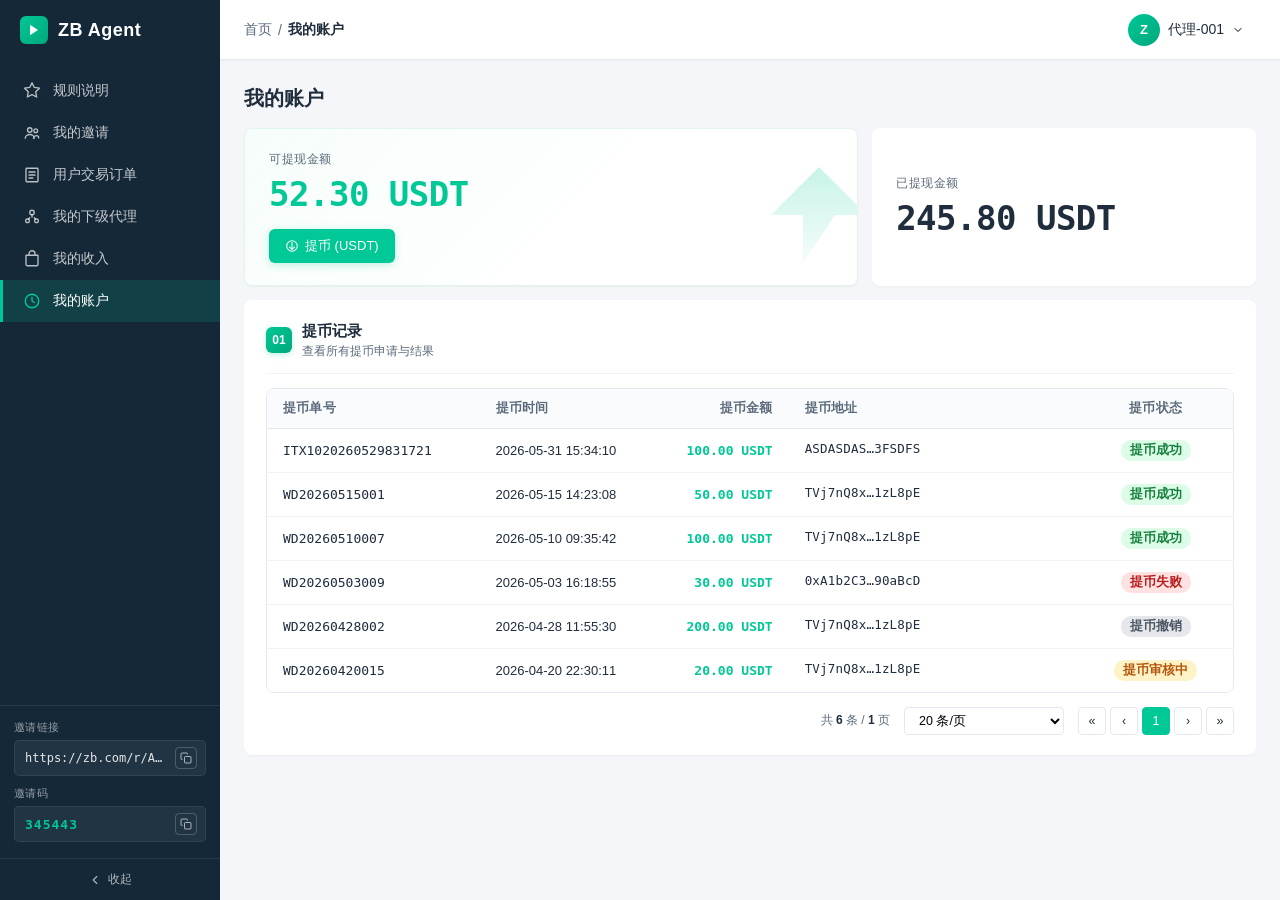
==== account.html @ 8e7a0451 "ZB代理后台第一版" ====
<!DOCTYPE html>
<html lang="zh-CN">
<head>
  <meta charset="UTF-8">
  <meta name="viewport" content="width=device-width, initial-scale=1.0">
  <meta http-equiv="Cache-Control" content="no-cache, no-store, must-revalidate">
  <meta http-equiv="Pragma" content="no-cache">
  <meta http-equiv="Expires" content="0">
  <title>我的账户</title>
  <link rel="stylesheet" href="assets/css/common.css?v=7">
</head>
<body data-title="我的账户">
  <div id="app"></div>
  <script src="assets/js/common.js?v=7"></script>
  <script>
    /* =================================================================
       我的账户 · 按需求文档实现
         上：可提现金额（带提币按钮） + 已提现金额
         下：提币记录（提币单号 / 提币时间 / 提币金额 / 提币地址 / 提币状态）
       ================================================================= */

    /* ============== Toast ============== */
    function toast(msg, type) {
      const t = document.createElement('div');
      t.className = `toast toast-${type || 'success'}`;
      t.innerHTML = `<span class="toast-ico">${type === 'danger' ? '✕' : '✓'}</span>${msg}`;
      document.body.appendChild(t);
      requestAnimationFrame(() => t.classList.add('show'));
      setTimeout(() => { t.classList.remove('show'); setTimeout(() => t.remove(), 250); }, 2000);
    }
    function fmtUSDT(v) {
      return Number(v).toLocaleString('en-US', { minimumFractionDigits: 2, maximumFractionDigits: 2 }) + ' USDT';
    }
    // 全站统一 USDT
    const fmtUSD = fmtUSDT;

    /* ============== Mock 数据 ============== */
    const ACCOUNT = {
      withdrawable: 52.30,   // 可提币 USDT
      withdrawn: 245.80,
      addresses: {},         // 已绑定的提币地址：{ TRC20: 'Txxx...', ERC20: '0x...', BEP20: '0x...' }
    };

    // 不同链的手续费 + 最小提币量
    const NETWORK_FEES = {
      'TRC20': { fee: 1,  min: 10, label: 'USDT-TRC20' },
      'ERC20': { fee: 8,  min: 30, label: 'USDT-ERC20' },
      'BEP20': { fee: 1,  min: 10, label: 'USDT-BEP20' },
    };

    /* ============== 用户手机（mock，实际从用户中心拿）============== */
    const USER_PHONE = {
      country: '+86',
      number: '13812345678',
      masked: '138****5678',
    };

    /* ============== 提币地址持久化 ============== */
    const ADDR_KEY = 'zb_wd_addresses_v1';
    function loadAddresses() {
      try {
        const d = JSON.parse(localStorage.getItem(ADDR_KEY));
        if (d && typeof d === 'object') return d;
      } catch (e) {}
      return {};
    }
    function saveAddresses(addrs) {
      try { localStorage.setItem(ADDR_KEY, JSON.stringify(addrs)); } catch (e) {}
    }
    ACCOUNT.addresses = loadAddresses();

    /* ============== Mock：提币记录（按需求文档字段） ============== */
    // 字段：提币单号 / 提币时间 / 提币金额 / 提币地址 / 提币状态
    // 状态枚举：提币成功 / 提币失败 / 提币撤销 / 提币审核中
    const TRANSFER_RECORDS = [
      { orderNo: 'ITX1020260529831721', time: '2026-05-31 15:34:10', amount: 100.00, address: 'ASDASDASD43534532453FSDFS',        status: '提币成功'   },
      { orderNo: 'WD20260515001',       time: '2026-05-15 14:23:08', amount:  50.00, address: 'TVj7nQ8xKp2sR3wY5gH9aF6cM4nB1zL8pE', status: '提币成功'   },
      { orderNo: 'WD20260510007',       time: '2026-05-10 09:35:42', amount: 100.00, address: 'TVj7nQ8xKp2sR3wY5gH9aF6cM4nB1zL8pE', status: '提币成功'   },
      { orderNo: 'WD20260503009',       time: '2026-05-03 16:18:55', amount:  30.00, address: '0xA1b2C3d4E5f6789012345678901234567890aBcD', status: '提币失败'   },
      { orderNo: 'WD20260428002',       time: '2026-04-28 11:55:30', amount: 200.00, address: 'TVj7nQ8xKp2sR3wY5gH9aF6cM4nB1zL8pE', status: '提币撤销'   },
      { orderNo: 'WD20260420015',       time: '2026-04-20 22:30:11', amount:  20.00, address: 'TVj7nQ8xKp2sR3wY5gH9aF6cM4nB1zL8pE', status: '提币审核中' },
    ];

    /* 提币状态 tag */
    function resultTag(result) {
      const map = {
        '提币成功':   'st-success',
        '提币失败':   'st-fail',
        '提币撤销':   'st-cancel',
        '提币审核中': 'st-pending',
      };
      return `<span class="st-tag ${map[result] || ''}">${result}</span>`;
    }

    /* 提币地址：截断显示（开头 8 + 末尾 6），title 显示完整地址 */
    function shortAddr(addr) {
      if (!addr) return '<span class="muted">—</span>';
      if (addr.length <= 16) return `<span class="addr-text" title="${addr}">${addr}</span>`;
      return `<span class="addr-text" title="${addr}">${addr.slice(0, 8)}…${addr.slice(-6)}</span>`;
    }

    /* ============== 主框架 ============== */
    const PAGE_CONTENT = `
      <div class="page-header">
        <h1 class="page-title">我的账户</h1>
      </div>

      <!-- 顶部：可提现 / 已提现 两张卡 -->
      <div class="balance-row">
        <!-- 可提现佣金 -->
        <div class="bal-card bal-card-pro">
          <svg class="bal-deco" viewBox="0 0 200 200" preserveAspectRatio="none">
            <defs>
              <linearGradient id="up-arrow-grad" x1="0" y1="1" x2="0" y2="0">
                <stop offset="0%" stop-color="rgba(0,200,150,0.04)"/>
                <stop offset="100%" stop-color="rgba(0,200,150,0.22)"/>
              </linearGradient>
            </defs>
            <path d="M120 160 L160 100 L200 100 L140 40 L80 100 L120 100 Z"
              fill="url(#up-arrow-grad)" />
          </svg>

          <div class="bal-inner">
            <div class="bal-label">可提现金额</div>
            <div class="bal-num bal-num-primary">${fmtUSDT(ACCOUNT.withdrawable)}</div>
            <div class="bal-actions">
              <button class="btn-bal-primary" id="btnWithdraw">
                <svg viewBox="0 0 24 24" width="14" height="14" fill="none">
                  <circle cx="12" cy="12" r="9" stroke="currentColor" stroke-width="1.8"/>
                  <path d="M12 6v12 M8 10l4-4 4 4" stroke="currentColor" stroke-width="1.8" stroke-linecap="round" stroke-linejoin="round" transform="rotate(180 12 12)"/>
                </svg>
                提币 (USDT)
              </button>
            </div>
          </div>
        </div>

        <!-- 已提现金额 -->
        <div class="bal-card">
          <div class="bal-inner">
            <div class="bal-label">已提现金额</div>
            <div class="bal-num bal-num-muted">${fmtUSDT(ACCOUNT.withdrawn)}</div>
          </div>
        </div>
      </div>

      <!-- 提币记录 -->
      <div class="card sec-card record-card">
        <div class="sec-head">
          <span class="sec-num">01</span>
          <div class="sec-text">
            <h3 class="sec-title">提币记录</h3>
            <p class="sec-sub">查看所有提币申请与结果</p>
          </div>
        </div>

        <div class="table-wrap">
          <table class="data-table biz-table">
            <colgroup>
              <col style="width:22%">
              <col style="width:18%">
              <col style="width:14%">
              <col style="width:30%">
              <col style="width:16%">
            </colgroup>
            <thead>
              <tr>
                <th>提币单号</th>
                <th>提币时间</th>
                <th class="text-right">提币金额</th>
                <th>提币地址</th>
                <th class="text-center">提币状态</th>
              </tr>
            </thead>
            <tbody>
              ${TRANSFER_RECORDS.length ? TRANSFER_RECORDS.map((r) => `
                <tr>
                  <td class="mono">${r.orderNo}</td>
                  <td class="muted">${r.time}</td>
                  <td class="text-right num strong">${fmtUSDT(r.amount)}</td>
                  <td>${shortAddr(r.address)}</td>
                  <td class="text-center">${resultTag(r.status)}</td>
                </tr>
              `).join('') : emptyRow(5)}
            </tbody>
          </table>
        </div>
        ${pagination(TRANSFER_RECORDS.length)}
      </div>

      <!-- 提币弹窗（按截图重做） -->
      <div class="modal" id="withdrawModal">
        <div class="modal-mask" data-act="close-wd"></div>
        <div class="modal-body wd-modal">
          <button class="wd-close" data-act="close-wd">✕</button>

          <!-- 标题 -->
          <div class="wd-title">
            <svg viewBox="0 0 40 14" class="wd-wave"><path d="M2 7 Q 7 2, 12 7 T 22 7 T 32 7 T 38 7" stroke="currentColor" stroke-width="1.5" fill="none" stroke-linecap="round"/></svg>
            <span>提币</span>
            <svg viewBox="0 0 40 14" class="wd-wave"><path d="M2 7 Q 7 2, 12 7 T 22 7 T 32 7 T 38 7" stroke="currentColor" stroke-width="1.5" fill="none" stroke-linecap="round"/></svg>
          </div>

          <!-- 表单 -->
          <div class="wd-form">
            <div class="wd-row-2">
              <div class="form-line">
                <label>提币币种</label>
                <select id="wdCurrency">
                  <option>USDT</option>
                </select>
              </div>
              <div class="form-line">
                <label>提币网络</label>
                <select id="wdNetwork">
                  <option value="TRC20">TRC20</option>
                  <option value="ERC20">ERC20</option>
                  <option value="BEP20">BEP20</option>
                </select>
              </div>
            </div>

            <div class="form-line">
              <div class="label-with-tip">
                <label>提币金额（USDT）</label>
                <span class="amt-tip">可提币数量 <b id="wdAvailable">${fmtUSDT(ACCOUNT.withdrawable)}</b></span>
              </div>
              <div class="amount-row">
                <input type="text" id="wdAmount" inputmode="decimal" placeholder="请输入提币金额" />
                <button type="button" class="btn-max" id="btnMaxAmount">全部</button>
              </div>
            </div>

            <!-- 提币地址（未绑定显示去绑定）-->
            <div class="wd-addr-row">
              <span class="wd-addr-label">提币地址</span>
              <div class="wd-addr-value" id="wdAddrValue"></div>
            </div>

            <div class="wd-divider"></div>

            <!-- 费用明细 -->
            <div class="wd-summary">
              <div class="wd-sum-line">
                <span>手续费</span>
                <span id="wdFee">0.00 USDT</span>
              </div>
              <div class="wd-sum-line">
                <span>限制</span>
                <span id="wdLimit" class="muted">(每日最多 5 次)</span>
              </div>
              <div class="wd-sum-line wd-sum-final">
                <span>预计到账</span>
                <b id="wdReceive">0.00 USDT</b>
              </div>
            </div>

            <div class="wd-min-tip">
              · 单笔操作最低提币金额为 <b id="wdMinTip">10.00 USDT</b>
            </div>
          </div>

          <!-- 底部 -->
          <div class="wd-foot">
            <div class="wd-foot-amount">
              <div class="wd-foot-num"><span id="wdFootNum">0.00</span> USDT</div>
              <div class="wd-foot-eq" id="wdFootEq">= 0 USDT</div>
            </div>
            <button class="wd-submit" id="btnSubmitWd">提交</button>
          </div>
        </div>
      </div>

      <!-- 绑定提币地址 子弹窗（双步骤向导） -->
      <div class="modal" id="addrModal">
        <div class="modal-mask" data-act="close-addr"></div>
        <div class="modal-body addr-modal">
          <div class="modal-head">
            <h3>绑定提币地址</h3>
            <button class="modal-close" data-act="close-addr">✕</button>
          </div>

          <!-- 步骤指示器 -->
          <div class="step-indicator">
            <div class="step active" data-step="1">
              <span class="step-num">1</span>
              <span class="step-text">短信验证码</span>
            </div>
            <span class="step-arrow">»</span>
            <div class="step" data-step="2">
              <span class="step-num">2</span>
              <span class="step-text">绑定提币地址</span>
            </div>
          </div>

          <!-- Step 1: 短信验证 -->
          <div class="step-pane" id="stepPane1">
            <div class="form-line">
              <label>手机号</label>
              <div class="phone-input-row">
                <input type="text" class="phone-code" value="${USER_PHONE.country}" readonly />
                <input type="text" class="phone-num" value="${USER_PHONE.masked}" readonly />
              </div>
            </div>

            <div class="form-line">
              <label>短信验证码 <span class="required">*</span></label>
              <div class="sms-code-row">
                <input type="text" id="smsCode" placeholder="请输入 6 位验证码" maxlength="6" inputmode="numeric" />
                <button type="button" class="btn-sms" id="btnSendSms">发送</button>
              </div>
              <div class="form-error" id="smsError" style="display:none">请输入验证码</div>
            </div>

            <button class="btn-step-next" id="btnNextStep">下一步</button>
          </div>

          <!-- Step 2: 绑定地址 -->
          <div class="step-pane" id="stepPane2" style="display:none">
            <input type="hidden" id="addrNetwork" />
            <div class="modal-content">
              <div class="form-line">
                <label>提币地址 <span class="required">*</span></label>
                <input type="text" id="addrInput" placeholder="请粘贴您的 USDT 收款地址" />
              </div>
              <div class="risk-tip">
                <svg viewBox="0 0 24 24" width="14" height="14" fill="none">
                  <path d="M10.29 3.86L1.82 18a2 2 0 0 0 1.71 3h16.94a2 2 0 0 0 1.71-3L13.71 3.86a2 2 0 0 0-3.42 0z M12 9v4 M12 17h.01" stroke="currentColor" stroke-width="1.8" stroke-linecap="round" stroke-linejoin="round"/>
                </svg>
                <span>请仔细核对地址，<b>地址错误将导致资产永久丢失</b></span>
              </div>
            </div>
            <div class="modal-foot">
              <button class="btn-outline" id="btnBackStep">上一步</button>
              <button class="btn-primary" id="btnSaveAddr">保存</button>
            </div>
          </div>
        </div>
      </div>
    `;

    /* ============== 公用：空态 / 分页 ============== */
    function emptyRow(cols) {
      return `
        <tr class="empty-row">
          <td colspan="${cols}">
            <div class="empty-cell">
              <svg viewBox="0 0 64 64" width="48" height="48" class="empty-svg">
                <rect x="8" y="14" width="48" height="38" rx="4" fill="#f1f5f9" stroke="#cbd5e1" stroke-width="1.5"/>
                <line x1="8" y1="24" x2="56" y2="24" stroke="#cbd5e1" stroke-width="1.5"/>
                <circle cx="14" cy="19" r="1.4" fill="#cbd5e1"/>
                <circle cx="18" cy="19" r="1.4" fill="#cbd5e1"/>
                <circle cx="22" cy="19" r="1.4" fill="#cbd5e1"/>
                <line x1="16" y1="36" x2="48" y2="36" stroke="#e2e8f0" stroke-width="2" stroke-linecap="round"/>
                <line x1="16" y1="42" x2="40" y2="42" stroke="#e2e8f0" stroke-width="2" stroke-linecap="round"/>
              </svg>
              <span>暂无资料</span>
            </div>
          </td>
        </tr>
      `;
    }
    function pagination(total) {
      const totalPages = Math.max(1, Math.ceil(total / 20));
      return `
        <div class="pagination">
          <span class="page-info">共 <b>${total}</b> 条 / <b>${totalPages}</b> 页</span>
          <div class="page-size">
            <select class="form-select page-size-sel">
              <option>10 条/页</option>
              <option selected>20 条/页</option>
              <option>50 条/页</option>
              <option>100 条/页</option>
            </select>
          </div>
          <div class="page-btns">
            <button class="page-btn" data-page="first" title="首页">«</button>
            <button class="page-btn" data-page="prev" title="上一页">‹</button>
            <button class="page-btn active">1</button>
            <button class="page-btn" data-page="next" title="下一页">›</button>
            <button class="page-btn" data-page="last" title="末页">»</button>
          </div>
        </div>
      `;
    }

    /* ============== 弹窗工具 ============== */
    function openModal(id) {
      document.getElementById(id).classList.add('show');
    }
    function closeModal(id) {
      document.getElementById(id).classList.remove('show');
    }

    /* ============== 地址校验（按网络）============== */
    function validateAddress(network, addr) {
      if (!addr) return false;
      if (network === 'TRC20') return /^T[A-Za-z0-9]{33}$/.test(addr);
      if (network === 'ERC20') return /^0x[a-fA-F0-9]{40}$/.test(addr);
      if (network === 'BEP20') return /^0x[a-fA-F0-9]{40}$/.test(addr);
      return false;
    }

    /* ============== 提币地址行渲染 ============== */
    function renderAddrCell() {
      const net = document.getElementById('wdNetwork').value;
      const addr = ACCOUNT.addresses[net];
      const el = document.getElementById('wdAddrValue');
      if (addr) {
        el.innerHTML = `
          <span class="wd-addr-text" title="${addr}">${addr.slice(0, 6)}…${addr.slice(-6)}</span>
          <button class="btn-bind-link" data-act="open-addr">更换</button>
        `;
      } else {
        el.innerHTML = `
          <span class="wd-addr-empty">未绑定</span>
          <button class="btn-bind-link primary" data-act="open-addr">去绑定</button>
        `;
      }
      // 绑定按钮事件
      el.querySelector('[data-act="open-addr"]').addEventListener('click', openAddrModal);
    }

    /* ============== 实时刷新金额明细 ============== */
    function refreshSummary() {
      const net = document.getElementById('wdNetwork').value;
      const amtStr = document.getElementById('wdAmount').value;
      const amt = parseFloat(amtStr) || 0;
      const fee = NETWORK_FEES[net].fee;
      const min = NETWORK_FEES[net].min;
      const receive = Math.max(0, amt - fee);

      document.getElementById('wdFee').textContent     = fmtUSDT(fee);
      document.getElementById('wdReceive').textContent = fmtUSDT(receive);
      document.getElementById('wdMinTip').textContent  = fmtUSDT(min);
      document.getElementById('wdFootNum').textContent = amt.toFixed(2);
      document.getElementById('wdFootEq').textContent  = `= ${receive.toFixed(2)} USDT 实际到账`;
    }

    /* ============== 重置提币表单 ============== */
    function resetWdForm() {
      document.getElementById('wdAmount').value = '';
      document.getElementById('wdNetwork').value = 'TRC20';
      renderAddrCell();
      refreshSummary();
    }

    /* ============== 打开 / 保存 绑定地址（双步骤向导） ============== */
    function openAddrModal() {
      const net = document.getElementById('wdNetwork').value;
      document.getElementById('addrNetwork').value = net;
      const existing = ACCOUNT.addresses[net] || '';
      document.getElementById('addrInput').value = existing;
      // 重置到 Step 1
      showStep(1);
      document.getElementById('smsCode').value = '';
      document.getElementById('smsError').style.display = 'none';
      resetSmsBtn();
      openModal('addrModal');
    }

    function showStep(n) {
      document.querySelectorAll('#addrModal .step').forEach((el) => {
        el.classList.toggle('active', parseInt(el.dataset.step, 10) === n);
        el.classList.toggle('done', parseInt(el.dataset.step, 10) < n);
      });
      document.getElementById('stepPane1').style.display = n === 1 ? 'block' : 'none';
      document.getElementById('stepPane2').style.display = n === 2 ? 'block' : 'none';
    }

    /* —— 短信验证码倒计时 —— */
    let smsTimer = null;
    function startSmsCountdown() {
      const btn = document.getElementById('btnSendSms');
      let left = 60;
      btn.disabled = true;
      btn.classList.add('disabled');
      btn.textContent = `${left}s`;
      smsTimer = setInterval(() => {
        left--;
        if (left <= 0) {
          resetSmsBtn();
        } else {
          btn.textContent = `${left}s`;
        }
      }, 1000);
    }
    function resetSmsBtn() {
      if (smsTimer) { clearInterval(smsTimer); smsTimer = null; }
      const btn = document.getElementById('btnSendSms');
      if (btn) {
        btn.disabled = false;
        btn.classList.remove('disabled');
        btn.textContent = '发送';
      }
    }

    window.onPageReady = function () {
      // 提币按钮 → 直接打开提币弹窗（地址未绑在弹窗内显示"未绑定 [去绑定]"）
      document.getElementById('btnWithdraw').addEventListener('click', () => {
        openModal('withdrawModal');
        renderAddrCell();
        refreshSummary();
      });

      // 弹窗关闭
      document.querySelectorAll('[data-act="close-wd"]').forEach((el) => {
        el.addEventListener('click', () => {
          closeModal('withdrawModal');
          resetWdForm();
        });
      });
      document.querySelectorAll('[data-act="close-addr"]').forEach((el) => {
        el.addEventListener('click', () => closeModal('addrModal'));
      });

      // 切换网络 → 刷新手续费 + 地址显示
      document.getElementById('wdNetwork').addEventListener('change', () => {
        renderAddrCell();
        refreshSummary();
      });

      // 金额输入
      const wdAmount = document.getElementById('wdAmount');
      wdAmount.addEventListener('input', () => {
        wdAmount.value = wdAmount.value
          .replace(/[^\d.]/g, '')
          .replace(/(\..*)\./g, '$1')
          .replace(/^(\d+)(\.\d{0,8}).*$/, '$1$2');
        refreshSummary();
      });

      // 全部
      document.getElementById('btnMaxAmount').addEventListener('click', () => {
        wdAmount.value = ACCOUNT.withdrawable.toFixed(2);
        refreshSummary();
      });

      // 发送短信验证码
      document.getElementById('btnSendSms').addEventListener('click', () => {
        toast(`验证码已发送至 ${USER_PHONE.masked}`, 'success');
        startSmsCountdown();
      });

      // 验证码输入：只允许数字 + 清错误提示
      const smsCodeInput = document.getElementById('smsCode');
      smsCodeInput.addEventListener('input', () => {
        smsCodeInput.value = smsCodeInput.value.replace(/\D/g, '').slice(0, 6);
        document.getElementById('smsError').style.display = 'none';
      });

      // 下一步：校验验证码 → 进入 Step 2
      document.getElementById('btnNextStep').addEventListener('click', () => {
        const code = smsCodeInput.value.trim();
        if (!code) {
          document.getElementById('smsError').style.display = 'block';
          smsCodeInput.focus();
          return;
        }
        if (!/^\d{6}$/.test(code)) {
          return toast('请输入 6 位数字验证码', 'danger');
        }
        // 通过校验，进入 Step 2
        showStep(2);
      });

      // 上一步
      document.getElementById('btnBackStep').addEventListener('click', () => {
        showStep(1);
      });

      // 保存地址
      document.getElementById('btnSaveAddr').addEventListener('click', () => {
        const net = document.getElementById('addrNetwork').value;
        const addr = document.getElementById('addrInput').value.trim();
        if (!addr) return toast('请填写提币地址', 'danger');
        if (!validateAddress(net, addr)) {
          return toast(`${net} 地址格式不正确`, 'danger');
        }
        ACCOUNT.addresses[net] = addr;
        saveAddresses(ACCOUNT.addresses);
        closeModal('addrModal');
        renderAddrCell();
        toast(`已绑定 ${net} 提币地址`, 'success');
      });

      // 提交提币
      document.getElementById('btnSubmitWd').addEventListener('click', () => {
        const network = document.getElementById('wdNetwork').value;
        const addr    = ACCOUNT.addresses[network];
        const amt     = parseFloat(document.getElementById('wdAmount').value) || 0;
        const cfg     = NETWORK_FEES[network];

        if (!addr) return toast('请先绑定提币地址', 'danger');
        if (amt <= 0) return toast('请输入提币数量', 'danger');
        if (amt < cfg.min) return toast(`最小提币数量为 ${cfg.min} USDT`, 'danger');
        if (amt > ACCOUNT.withdrawable) return toast('提币数量超过可提币余额', 'danger');
        if (amt <= cfg.fee) return toast('提币数量需大于手续费', 'danger');

        closeModal('withdrawModal');
        resetWdForm();
        toast(`提币申请已提交（${fmtUSDT(amt)} 到 ${addr.slice(0,6)}…${addr.slice(-4)}），等待审核`, 'success');
      });

      // 分页
      document.querySelectorAll('.page-btn').forEach((b) => {
        b.addEventListener('click', () => {
          if (b.classList.contains('active')) return;
          toast('翻页（占位）', 'success');
        });
      });
    };

    initLayout(PAGE_CONTENT);
  </script>

  <style>
    /* —— 顶部 2 卡 —— */
    .balance-row {
      display: grid;
      grid-template-columns: minmax(0, 1.6fr) minmax(0, 1fr);
      gap: 14px;
      margin-bottom: 14px;
    }
    .bal-card {
      background: #fff;
      border-radius: var(--radius-md);
      padding: 22px 24px;
      box-shadow: var(--shadow-sm);
      position: relative;
      overflow: hidden;
      min-height: 130px;
      display: flex;
      flex-direction: column;
      justify-content: center;
    }
    .bal-card-pro {
      background: linear-gradient(135deg, #f6fdfa 0%, #ffffff 60%);
      border: 1px solid #e0f5ec;
    }
    .bal-deco {
      position: absolute;
      right: -10px; bottom: -10px;
      width: 160px; height: 160px;
      pointer-events: none;
    }
    .bal-inner { position: relative; z-index: 1; }
    .bal-label {
      font-size: var(--fs-meta);
      color: var(--color-text-secondary);
      letter-spacing: 0.5px;
      margin-bottom: 6px;
    }
    .bal-num {
      font-size: 34px;
      font-weight: var(--fw-bold);
      letter-spacing: -0.5px;
      line-height: 1.2;
      font-family: ui-monospace, 'SF Mono', Consolas, monospace;
    }
    .bal-num-primary { color: var(--color-primary); }
    .bal-num-muted { color: var(--color-text); }

    .bal-actions {
      margin-top: 14px;
      display: flex; gap: 8px;
    }
    .btn-bal-primary {
      display: inline-flex; align-items: center; gap: 6px;
      padding: 8px 16px;
      font-size: var(--fs-body);
      font-weight: var(--fw-medium);
      color: #fff;
      background: var(--color-primary);
      border: none; border-radius: 6px;
      cursor: pointer;
      transition: all 0.2s;
      font-family: inherit;
      box-shadow: 0 2px 8px rgba(0,200,150,0.25);
    }
    .btn-bal-primary:hover {
      background: var(--color-primary-hover);
      transform: translateY(-1px);
      box-shadow: 0 4px 12px rgba(0,200,150,0.3);
    }

    /* —— 转账记录 —— */
    .record-card { padding: 20px 22px; }

    .sec-head {
      display: flex; align-items: center; gap: 10px;
      margin-bottom: 14px;
      padding-bottom: 12px;
      border-bottom: 1px solid #f0f3f7;
    }
    .sec-num {
      flex-shrink: 0;
      width: 26px; height: 26px;
      border-radius: 6px;
      background: linear-gradient(135deg, #00c896 0%, #00a87d 100%);
      color: #fff; font-size: var(--fs-meta); font-weight: var(--fw-bold);
      display: flex; align-items: center; justify-content: center;
      box-shadow: 0 2px 6px rgba(0,200,150,0.25);
    }
    .sec-title { font-size: var(--fs-h2); font-weight: var(--fw-bold); color: var(--color-text); }
    .sec-sub { font-size: var(--fs-meta); color: var(--color-text-secondary); margin-top: 1px; }

    /* —— 表格 —— */
    .biz-table {
      table-layout: fixed;
      width: 100%;
    }
    .biz-table th, .biz-table td {
      vertical-align: middle;
      white-space: nowrap;
      overflow: hidden;
      text-overflow: ellipsis;
      padding: 11px 16px;
    }
    .muted { color: var(--color-text-muted); }
    .mono {
      font-family: ui-monospace, 'SF Mono', Consolas, monospace;
      font-size: var(--fs-body-sm);
      color: var(--color-text);
    }
    .num {
      font-family: ui-monospace, 'SF Mono', Consolas, monospace;
      color: var(--color-text);
    }
    .num.strong { color: var(--color-primary); font-weight: var(--fw-semibold); }

    /* 执行结果 tag */
    .st-tag {
      display: inline-block;
      padding: 2px 9px;
      border-radius: 10px;
      font-size: var(--fs-body-sm);
      font-weight: var(--fw-semibold);
    }
    .st-success { background: #dcfce7; color: #15803d; }
    .st-fail    { background: #fee2e2; color: #b91c1c; }
    .st-cancel  { background: #e5e7eb; color: #4b5563; }
    .st-pending { background: #fef3c7; color: #b45309; }

    /* —— 空态 + 分页 —— */
    .empty-row td { padding: 0; border-bottom: none; }
    .empty-cell {
      display: flex; flex-direction: column;
      align-items: center; justify-content: center;
      gap: 10px;
      padding: 56px 20px;
      color: var(--color-text-muted);
      font-size: var(--fs-meta);
    }
    .empty-svg { opacity: 0.7; }

    .pagination {
      display: flex; align-items: center; justify-content: flex-end;
      gap: 14px; margin-top: 14px;
    }
    .page-info { font-size: var(--fs-meta); color: var(--color-text-secondary); }
    .page-info b { color: var(--color-text); }
    .page-size-sel {
      padding: 5px 24px 5px 10px;
      font-size: var(--fs-body-sm);
      border-radius: 4px;
      border: 1px solid var(--color-border);
      background: #fff; cursor: pointer; font-family: inherit;
    }
    .page-btns { display: flex; gap: 4px; }
    .page-btn {
      min-width: 28px; height: 28px;
      padding: 0 8px;
      border: 1px solid var(--color-border);
      background: #fff; color: var(--color-text);
      cursor: pointer; border-radius: 4px;
      font-size: var(--fs-body-sm);
      transition: all 0.15s; font-family: inherit;
    }
    .page-btn:hover { border-color: var(--color-primary); color: var(--color-primary); }
    .page-btn.active {
      background: var(--color-primary);
      border-color: var(--color-primary);
      color: #fff; cursor: default;
    }

    /* —————————————————————————————————————— 弹窗通用 */
    .modal {
      position: fixed; inset: 0;
      z-index: 999;
      display: none;
    }
    .modal.show { display: flex; align-items: center; justify-content: center; }
    .modal-mask {
      position: absolute; inset: 0;
      background: rgba(0,0,0,0.4);
      backdrop-filter: blur(2px);
    }
    .modal-body {
      position: relative; z-index: 1;
      background: #fff; border-radius: 14px;
      box-shadow: 0 16px 40px rgba(0,0,0,0.18);
      animation: modalIn 0.2s;
    }
    @keyframes modalIn {
      from { opacity: 0; transform: translateY(-10px) scale(0.97); }
      to   { opacity: 1; transform: translateY(0) scale(1); }
    }

    /* —————————————————————————————————————— 提币弹窗（自带头/尾，无 modal-head/foot） */
    .wd-modal {
      width: 540px; max-width: 92vw;
      overflow: hidden;
      padding: 0;
    }
    .wd-close {
      position: absolute; top: 14px; right: 14px;
      width: 28px; height: 28px;
      border: none; background: transparent;
      cursor: pointer; border-radius: 4px;
      color: rgba(255,255,255,0.85);
      font-size: 16px;
      z-index: 2;
    }
    .wd-close:hover { background: rgba(255,255,255,0.18); color: #fff; }

    /* 标题（带绿色渐变背景 + 装饰波浪）*/
    .wd-title {
      position: relative;
      padding: 26px 20px 20px;
      background: linear-gradient(135deg, #00c896 0%, #00a87d 70%, #009470 100%);
      color: #fff;
      text-align: center;
      display: flex; align-items: center; justify-content: center;
      gap: 14px;
      font-size: var(--fs-h2);
      font-weight: var(--fw-bold);
      letter-spacing: 4px;
    }
    .wd-wave {
      width: 40px; height: 14px;
      color: rgba(255,255,255,0.8);
    }

    /* 表单 */
    .wd-form { padding: 20px 22px 4px; }
    .wd-row-2 {
      display: grid; grid-template-columns: 1fr 1fr; gap: 12px;
      margin-bottom: 14px;
    }
    .form-line { display: flex; flex-direction: column; gap: 6px; margin-bottom: 14px; }
    .form-line label {
      font-size: var(--fs-body-sm);
      color: var(--color-text);
      font-weight: var(--fw-medium);
    }
    .required { color: var(--color-danger); margin-left: 2px; }
    .form-line input,
    .form-line select {
      padding: 9px 12px;
      font-size: var(--fs-body);
      border: 1px solid var(--color-border);
      border-radius: 6px;
      transition: border-color 0.15s;
      font-family: inherit;
      background: #fff;
    }
    .form-line input:focus,
    .form-line select:focus {
      outline: none;
      border-color: var(--color-primary);
    }
    .label-with-tip {
      display: flex; justify-content: space-between; align-items: baseline;
    }
    .amt-tip {
      font-size: var(--fs-meta);
      color: var(--color-text-secondary);
    }
    .amt-tip b {
      color: var(--color-primary);
      font-family: ui-monospace, monospace;
      font-weight: var(--fw-semibold);
      margin-left: 4px;
    }

    /* 数量输入行 */
    .amount-row {
      position: relative;
      display: flex; align-items: center; gap: 8px;
    }
    .amount-row input {
      flex: 1;
      font-family: ui-monospace, 'SF Mono', Consolas, monospace;
      font-size: var(--fs-h3);
      font-weight: var(--fw-semibold);
    }
    .btn-max {
      padding: 0 14px;
      height: 38px;
      font-size: var(--fs-body-sm);
      color: var(--color-primary);
      background: #fff;
      border: 1px solid var(--color-primary);
      border-radius: 6px;
      cursor: pointer;
      transition: all 0.15s;
      font-family: inherit;
      font-weight: var(--fw-medium);
      flex-shrink: 0;
    }
    .btn-max:hover { background: var(--color-primary); color: #fff; }

    /* —— 提币地址行 —— */
    .wd-addr-row {
      display: flex; justify-content: space-between; align-items: center;
      padding: 12px 14px;
      background: #fafbfc;
      border-radius: 6px;
      margin-bottom: 14px;
    }
    .wd-addr-label {
      font-size: var(--fs-body-sm);
      color: var(--color-text);
      font-weight: var(--fw-medium);
    }
    .wd-addr-value {
      display: flex; align-items: center; gap: 10px;
    }
    .wd-addr-empty {
      color: var(--color-text-muted);
      font-size: var(--fs-body-sm);
    }
    .wd-addr-text {
      font-family: ui-monospace, monospace;
      font-size: var(--fs-body-sm);
      color: var(--color-text);
      max-width: 220px;
      overflow: hidden;
      text-overflow: ellipsis;
    }
    .btn-bind-link {
      padding: 4px 12px;
      font-size: var(--fs-body-sm);
      background: #fff;
      border: 1px solid var(--color-border);
      color: var(--color-text-secondary);
      border-radius: 4px;
      cursor: pointer;
      transition: all 0.15s;
      font-family: inherit;
      font-weight: var(--fw-medium);
    }
    .btn-bind-link:hover {
      border-color: var(--color-primary);
      color: var(--color-primary);
    }
    .btn-bind-link.primary {
      background: var(--color-primary);
      color: #fff;
      border-color: var(--color-primary);
    }
    .btn-bind-link.primary:hover {
      background: var(--color-primary-hover);
      border-color: var(--color-primary-hover);
    }

    .wd-divider {
      height: 1px;
      background: var(--color-border);
      margin: 6px 0 14px;
    }

    /* 费用明细 */
    .wd-summary {
      display: flex; flex-direction: column; gap: 10px;
    }
    .wd-sum-line {
      display: flex; justify-content: space-between; align-items: center;
      font-size: var(--fs-body-sm);
      color: var(--color-text-secondary);
    }
    .wd-sum-line .muted { color: var(--color-text-muted); font-size: var(--fs-meta); }
    .wd-sum-line span:last-child,
    .wd-sum-line b {
      font-family: ui-monospace, monospace;
      color: var(--color-text);
    }
    .wd-sum-final b {
      color: var(--color-primary);
      font-weight: var(--fw-bold);
      font-size: var(--fs-body);
    }

    .wd-min-tip {
      font-size: var(--fs-meta);
      color: var(--color-text-muted);
      margin-top: 12px;
      padding-bottom: 4px;
    }
    .wd-min-tip b {
      color: var(--color-text);
      font-family: ui-monospace, monospace;
      margin-left: 2px;
    }

    /* 底部 */
    .wd-foot {
      display: flex; justify-content: space-between; align-items: center;
      padding: 16px 22px;
      background: #fafbfc;
      border-top: 1px solid #f0f3f7;
    }
    .wd-foot-amount {
      display: flex; flex-direction: column; gap: 2px;
    }
    .wd-foot-num {
      font-size: 22px;
      font-weight: var(--fw-bold);
      color: var(--color-primary);
      font-family: ui-monospace, monospace;
      letter-spacing: -0.3px;
    }
    .wd-foot-eq {
      font-size: var(--fs-meta);
      color: var(--color-text-secondary);
      font-family: ui-monospace, monospace;
    }
    .wd-submit {
      padding: 10px 32px;
      font-size: var(--fs-body);
      font-weight: var(--fw-semibold);
      color: #fff;
      background: var(--color-primary);
      border: none; border-radius: 6px;
      cursor: pointer;
      transition: all 0.2s;
      font-family: inherit;
      box-shadow: 0 4px 12px rgba(0,200,150,0.3);
    }
    .wd-submit:hover {
      background: var(--color-primary-hover);
      transform: translateY(-1px);
      box-shadow: 0 6px 16px rgba(0,200,150,0.4);
    }

    /* —————————————————————————————————————— 绑定地址子弹窗（双步骤向导） */
    .addr-modal { width: 480px; max-width: 92vw; }

    /* 步骤指示器 */
    .step-indicator {
      display: flex; align-items: center; justify-content: center;
      gap: 12px;
      padding: 16px 20px 18px;
      background: #fafbfc;
      border-bottom: 1px solid #f0f3f7;
    }
    .step {
      display: inline-flex; align-items: center; gap: 8px;
      padding: 6px 14px;
      border-radius: 999px;
      background: transparent;
      font-size: var(--fs-body);
      color: var(--color-text-muted);
      transition: all 0.2s;
    }
    .step .step-num {
      width: 22px; height: 22px;
      border-radius: 50%;
      background: #e5e7eb;
      color: #6b7280;
      display: inline-flex; align-items: center; justify-content: center;
      font-size: var(--fs-body-sm);
      font-weight: var(--fw-bold);
    }
    .step.active {
      background: rgba(0,200,150,0.1);
      color: var(--color-primary);
      font-weight: var(--fw-semibold);
    }
    .step.active .step-num,
    .step.done .step-num {
      background: var(--color-primary);
      color: #fff;
    }
    .step.done { color: var(--color-text); }
    .step-arrow {
      color: var(--color-primary);
      font-size: 18px;
      font-weight: var(--fw-bold);
    }

    /* 步骤面板 */
    .step-pane { padding: 18px 20px; }

    /* 手机号行（国家码 + 号码 拼合）*/
    .phone-input-row {
      display: flex;
      border: 1px solid var(--color-border);
      border-radius: 6px;
      overflow: hidden;
      background: #fafbfc;
    }
    .phone-code {
      width: 72px;
      padding: 9px 10px;
      border: none;
      border-right: 1px solid var(--color-border);
      background: #fff;
      font-size: var(--fs-body);
      color: var(--color-text);
      text-align: center;
      font-family: ui-monospace, monospace;
      cursor: not-allowed;
    }
    .phone-num {
      flex: 1;
      padding: 9px 12px;
      border: none;
      background: transparent;
      font-size: var(--fs-body);
      color: var(--color-text);
      font-family: ui-monospace, monospace;
      cursor: not-allowed;
    }

    /* 验证码行 */
    .sms-code-row { display: flex; gap: 8px; }
    .sms-code-row input {
      flex: 1;
      padding: 9px 12px;
      font-size: var(--fs-body);
      border: 1px solid var(--color-border);
      border-radius: 6px;
      font-family: inherit;
    }
    .sms-code-row input:focus {
      outline: none; border-color: var(--color-primary);
    }
    .btn-sms {
      padding: 0 18px;
      font-size: var(--fs-body-sm);
      color: var(--color-primary);
      background: #fff;
      border: 1px solid var(--color-primary);
      border-radius: 6px;
      cursor: pointer;
      white-space: nowrap;
      transition: all 0.15s;
      font-family: inherit;
      font-weight: var(--fw-medium);
    }
    .btn-sms:hover { background: var(--color-primary); color: #fff; }
    .btn-sms.disabled,
    .btn-sms:disabled {
      color: var(--color-text-muted);
      border-color: var(--color-border);
      cursor: not-allowed;
      background: #fafbfc;
    }
    .btn-sms.disabled:hover,
    .btn-sms:disabled:hover {
      color: var(--color-text-muted);
      background: #fafbfc;
    }

    /* 错误提示 */
    .form-error {
      margin-top: 4px;
      font-size: var(--fs-meta);
      color: var(--color-danger);
    }
    .sms-code-row input:invalid + .btn-sms { /* placeholder */ }

    /* Step 1 下一步大按钮 */
    .btn-step-next {
      width: 100%;
      padding: 10px;
      margin-top: 8px;
      font-size: var(--fs-body);
      font-weight: var(--fw-semibold);
      color: #fff;
      background: var(--color-primary);
      border: none;
      border-radius: 6px;
      cursor: pointer;
      transition: all 0.2s;
      font-family: inherit;
      box-shadow: 0 4px 12px rgba(0,200,150,0.25);
    }
    .btn-step-next:hover {
      background: var(--color-primary-hover);
      transform: translateY(-1px);
      box-shadow: 0 6px 16px rgba(0,200,150,0.35);
    }

    .modal-head {
      display: flex; justify-content: space-between; align-items: center;
      padding: 14px 20px;
      border-bottom: 1px solid #f0f3f7;
    }
    .modal-head h3 {
      font-size: var(--fs-h2);
      font-weight: var(--fw-bold);
      color: var(--color-text);
    }
    .modal-close {
      width: 26px; height: 26px;
      border: none; background: transparent;
      cursor: pointer; border-radius: 4px;
      color: var(--color-text-muted);
      font-size: 16px;
    }
    .modal-close:hover { background: #f0f3f7; color: var(--color-text); }
    .modal-content { padding: 18px 20px; }

    .modal-content .form-line input#addrInput {
      font-family: ui-monospace, monospace;
      font-size: var(--fs-body-sm);
    }
    .modal-content .form-line input#addrNetwork {
      background: #fafbfc;
      color: var(--color-text-secondary);
      cursor: not-allowed;
    }

    /* 风险提示 */
    .risk-tip {
      display: flex; gap: 8px;
      padding: 10px 12px;
      background: #fff8e6;
      border: 1px solid #fde68a;
      border-radius: 6px;
      font-size: var(--fs-meta);
      color: #92400e;
      line-height: 1.6;
    }
    .risk-tip svg { color: #d97706; flex-shrink: 0; margin-top: 2px; }
    .risk-tip b { color: var(--color-danger); }

    /* 子弹窗底部 */
    .modal-foot {
      padding: 12px 20px;
      display: flex; justify-content: flex-end; gap: 8px;
      border-top: 1px solid #f0f3f7;
      background: #fafbfc;
    }
    .modal-foot .btn-outline,
    .modal-foot .btn-primary {
      padding: 7px 18px;
      font-size: var(--fs-body);
      border-radius: 6px;
      cursor: pointer;
      transition: all 0.15s;
      font-family: inherit;
      font-weight: var(--fw-medium);
      border: 1px solid transparent;
    }
    .modal-foot .btn-outline {
      color: var(--color-text);
      background: #fff;
      border-color: var(--color-border);
    }
    .modal-foot .btn-outline:hover {
      color: var(--color-primary);
      border-color: var(--color-primary);
    }
    .modal-foot .btn-primary {
      color: #fff;
      background: var(--color-primary);
    }
    .modal-foot .btn-primary:hover { background: var(--color-primary-hover); }

    /* —— 提币地址（截断显示，hover 可看完整 title）—— */
    .addr-text {
      display: inline-block;
      max-width: 100%;
      font-family: ui-monospace, 'SF Mono', Consolas, monospace;
      font-size: var(--fs-body-sm);
      color: var(--color-text);
      overflow: hidden;
      text-overflow: ellipsis;
      white-space: nowrap;
      letter-spacing: 0.2px;
    }

    /* —— 响应式 —— */
    @media (max-width: 900px) {
      .balance-row { grid-template-columns: 1fr; }
      .modal-body-form { width: 90vw; }
    }
  </style>
</body>
</html>
---- assets/css/common.css ----
/* =========================================================
   ZB 代理后台 · 通用样式
   设计风格：参考 PartnerShip（深色侧边栏 + 浅色内容区）
   ========================================================= */

:root {
  /* 配色变量 —— 后续如要换主题，只改这里 */
  --bg-page: #f4f6f9;              /* 内容区背景 */
  --bg-card: #ffffff;              /* 卡片背景 */
  --bg-sidebar: #142838;           /* 侧边栏背景（深海蓝） */
  --bg-sidebar-hover: #1f3a4f;     /* 侧边栏 hover 态 */
  --bg-sidebar-active: #00c896;    /* 侧边栏选中态（亮绿） */
  --bg-header: #ffffff;            /* 顶部 header 背景 */

  --color-primary: #00c896;        /* 主题色 - 亮绿 */
  --color-primary-hover: #00b386;
  --color-text: #1f2d3d;           /* 主文本 */
  --color-text-secondary: #5a6a7a; /* 次文本 */
  --color-text-muted: #8fa9bb;     /* 弱化文本 */
  --color-text-light: #ffffff;     /* 深色背景上的文字 */
  --color-border: #e4e9f0;         /* 边框 */
  --color-success: #00c896;
  --color-warning: #f5a623;
  --color-danger: #e64545;
  --color-info: #3aa1ff;

  /* 尺寸 */
  --sidebar-width: 220px;
  --sidebar-width-collapsed: 60px;
  --header-height: 60px;
  --radius-sm: 4px;
  --radius-md: 8px;
  --radius-lg: 12px;

  /* 阴影 */
  --shadow-sm: 0 1px 2px rgba(0, 0, 0, 0.04);
  --shadow-md: 0 2px 8px rgba(0, 0, 0, 0.06);
  --shadow-lg: 0 4px 16px rgba(0, 0, 0, 0.08);

  /* =========================================================
     字号规范（全局统一，新页面必须使用这套变量）
     使用原则：
       --fs-h1       页面主标题（一页一个）
       --fs-h2       区块/卡片/章节标题
       --fs-h3       子标题、单元小标题、KPI 数字标签
       --fs-body     正文：表格 td、段落、按钮、输入框
       --fs-body-sm  紧凑正文：表格 th、表单 label
       --fs-meta     副标题、说明、提示、tip
       --fs-mini     辅助：增减量 delta、breadcrumb、表格次要字段
       --fs-tag      标签、徽章、最弱辅助
     ========================================================= */
  --fs-h1: 20px;
  --fs-h2: 15px;
  --fs-h3: 13px;
  --fs-body: 13px;
  --fs-body-sm: 12.5px;
  --fs-meta: 12px;
  --fs-mini: 11.5px;
  --fs-tag: 10.5px;

  /* 行高 */
  --lh-tight: 1.4;
  --lh-normal: 1.6;
  --lh-loose: 1.8;

  /* 字重 */
  --fw-normal: 400;
  --fw-medium: 500;
  --fw-semibold: 600;
  --fw-bold: 700;
}

/* ============== 重置与基础 ============== */
*,
*::before,
*::after {
  box-sizing: border-box;
  margin: 0;
  padding: 0;
}

html,
body {
  height: 100%;
  font-family: -apple-system, BlinkMacSystemFont, "PingFang SC",
    "Microsoft YaHei", "微软雅黑", "Helvetica Neue", Arial, sans-serif;
  font-size: 14px;
  color: var(--color-text);
  background-color: var(--bg-page);
  -webkit-font-smoothing: antialiased;
  -moz-osx-font-smoothing: grayscale;
}

a {
  color: inherit;
  text-decoration: none;
}

button {
  font-family: inherit;
  cursor: pointer;
  border: none;
  background: none;
}

ul {
  list-style: none;
}

/* ============== 整体布局 ============== */
.app-layout {
  display: flex;
  min-height: 100vh;
}

/* 主内容区（右侧） */
.main-wrapper {
  flex: 1;
  display: flex;
  flex-direction: column;
  margin-left: var(--sidebar-width);
  min-width: 0;
  transition: margin-left 0.22s ease;
}

.main-content {
  flex: 1;
  padding: 24px;
  overflow-x: auto;
}

/* ============== 侧边栏 ============== */
.sidebar {
  position: fixed;
  left: 0;
  top: 0;
  bottom: 0;
  width: var(--sidebar-width);
  background-color: var(--bg-sidebar);
  color: var(--color-text-light);
  display: flex;
  flex-direction: column;
  z-index: 100;
  transition: width 0.22s ease;
}

.sidebar-logo {
  height: var(--header-height);
  display: flex;
  align-items: center;
  padding: 0 20px;
  font-size: 18px;
  font-weight: 700;
  letter-spacing: 0.5px;
  gap: 10px;
}

.sidebar-logo .logo-icon {
  width: 28px;
  height: 28px;
  display: flex;
  align-items: center;
  justify-content: center;
  background: linear-gradient(135deg, #00c896 0%, #00a87d 100%);
  border-radius: 6px;
  color: #fff;
}

.sidebar-menu {
  flex: 1;
  padding: 10px 0;
  overflow-y: auto;
}

.sidebar-menu li {
  position: relative;
}

.sidebar-menu a {
  display: flex;
  align-items: center;
  gap: 12px;
  padding: 12px 20px;
  color: rgba(255, 255, 255, 0.75);
  font-size: 14px;
  transition: all 0.2s;
  border-left: 3px solid transparent;
}

.sidebar-menu a:hover {
  background-color: var(--bg-sidebar-hover);
  color: #fff;
}

.sidebar-menu a.active {
  background-color: rgba(0, 200, 150, 0.15);
  color: #fff;
  border-left-color: var(--color-primary);
}

.sidebar-menu a.active .menu-icon {
  color: var(--color-primary);
}

.menu-icon {
  width: 18px;
  height: 18px;
  flex-shrink: 0;
  color: rgba(255, 255, 255, 0.7);
}

/* ============== 侧边栏底部：折叠 / 展开 按钮 ============== */
.sidebar-collapse-btn {
  display: flex;
  align-items: center;
  justify-content: center;
  gap: 6px;
  width: 100%;
  padding: 12px 14px;
  border: none;
  border-top: 1px solid rgba(255, 255, 255, 0.08);
  background: transparent;
  color: rgba(255, 255, 255, 0.65);
  font-size: 12px;
  cursor: pointer;
  transition: all 0.15s;
  font-family: inherit;
  flex-shrink: 0;
}
.sidebar-collapse-btn:hover {
  background: rgba(255, 255, 255, 0.05);
  color: #fff;
}
.collapse-icon {
  flex-shrink: 0;
  transition: transform 0.22s ease;
}

/* ============== 侧边栏：折叠态 ============== */
.app-layout.sidebar-collapsed .sidebar {
  width: var(--sidebar-width-collapsed);
}
.app-layout.sidebar-collapsed .main-wrapper {
  margin-left: var(--sidebar-width-collapsed);
}

/* 折叠态：logo 隐藏文字，居中图标 */
.app-layout.sidebar-collapsed .sidebar-logo {
  padding: 0;
  justify-content: center;
}
.app-layout.sidebar-collapsed .sidebar-logo span {
  display: none;
}

/* 折叠态：菜单项隐藏文字，居中图标 */
.app-layout.sidebar-collapsed .sidebar-menu a {
  padding: 12px 0;
  justify-content: center;
  gap: 0;
  border-left-width: 0;
}
.app-layout.sidebar-collapsed .sidebar-menu a span {
  display: none;
}
/* 选中态：底部小色块取代左侧边线（更直观） */
.app-layout.sidebar-collapsed .sidebar-menu a.active {
  border-left: none;
  position: relative;
}
.app-layout.sidebar-collapsed .sidebar-menu a.active::before {
  content: "";
  position: absolute;
  left: 0;
  top: 25%;
  bottom: 25%;
  width: 3px;
  background: var(--color-primary);
  border-radius: 0 2px 2px 0;
}

/* 折叠态：邀请卡整体隐藏（内容是长文本，折叠后不适合展示） */
.app-layout.sidebar-collapsed .sidebar-invite {
  display: none;
}

/* 折叠态：底部按钮只显示图标，箭头方向反转 */
.app-layout.sidebar-collapsed .sidebar-collapse-btn {
  padding: 12px 0;
}
.app-layout.sidebar-collapsed .collapse-text {
  display: none;
}
.app-layout.sidebar-collapsed .collapse-icon {
  transform: rotate(180deg);
}

/* ============== 侧边栏底部：邀请链接 + 邀请码 ============== */
.sidebar-invite {
  /* 紧贴底部，与菜单列表之间有分隔线 */
  padding: 14px 14px 16px;
  border-top: 1px solid rgba(255, 255, 255, 0.08);
  display: flex;
  flex-direction: column;
  gap: 10px;
}
.sb-inv-row {
  display: flex;
  flex-direction: column;
  gap: 5px;
  min-width: 0;
}
.sb-inv-label {
  font-size: 11px;
  color: rgba(255, 255, 255, 0.55);
  letter-spacing: 0.4px;
}
.sb-inv-value {
  display: flex;
  align-items: center;
  gap: 6px;
  padding: 6px 8px 6px 10px;
  background: rgba(255, 255, 255, 0.06);
  border: 1px solid rgba(255, 255, 255, 0.08);
  border-radius: 5px;
  min-width: 0;
}
.sb-inv-text {
  flex: 1;
  min-width: 0;
  font-family: ui-monospace, "SF Mono", Consolas, monospace;
  font-size: 12px;
  color: rgba(255, 255, 255, 0.88);
  overflow: hidden;
  text-overflow: ellipsis;
  white-space: nowrap;
}
.sb-inv-code {
  font-size: 13px;
  font-weight: 700;
  color: var(--color-primary);
  letter-spacing: 1px;
}
.sb-inv-copy {
  display: inline-flex; align-items: center; justify-content: center;
  width: 22px; height: 22px;
  padding: 0;
  background: transparent;
  border: 1px solid rgba(255, 255, 255, 0.2);
  border-radius: 4px;
  color: rgba(255, 255, 255, 0.7);
  cursor: pointer;
  transition: all 0.15s;
  flex-shrink: 0;
  font-family: inherit;
}
.sb-inv-copy:hover {
  background: var(--color-primary);
  border-color: var(--color-primary);
  color: #fff;
}

/* ============== 顶部 Header ============== */
.header {
  height: var(--header-height);
  background-color: var(--bg-header);
  border-bottom: 1px solid var(--color-border);
  display: flex;
  align-items: center;
  justify-content: space-between;
  padding: 0 24px;
  box-shadow: var(--shadow-sm);
  position: sticky;
  top: 0;
  z-index: 50;
}

.breadcrumb {
  font-size: 14px;
  color: var(--color-text-secondary);
  display: flex;
  align-items: center;
  gap: 6px;
}

.breadcrumb .current {
  color: var(--color-text);
  font-weight: 600;
}

.header-actions {
  display: flex;
  align-items: center;
  gap: 16px;
}

.icon-btn {
  width: 36px;
  height: 36px;
  border-radius: 50%;
  display: flex;
  align-items: center;
  justify-content: center;
  color: var(--color-text-secondary);
  transition: all 0.2s;
  position: relative;
}

.icon-btn:hover {
  background-color: var(--bg-page);
  color: var(--color-text);
}

.icon-btn .badge {
  position: absolute;
  top: 6px;
  right: 6px;
  width: 8px;
  height: 8px;
  background-color: var(--color-danger);
  border-radius: 50%;
}

/* 用户下拉 */
.user-dropdown {
  position: relative;
}

.user-trigger {
  display: flex;
  align-items: center;
  gap: 8px;
  padding: 4px 12px 4px 4px;
  border-radius: 20px;
  transition: background 0.2s;
}

.user-trigger:hover {
  background-color: var(--bg-page);
}

.avatar {
  width: 32px;
  height: 32px;
  border-radius: 50%;
  background: linear-gradient(135deg, #00c896 0%, #00a87d 100%);
  color: #fff;
  display: flex;
  align-items: center;
  justify-content: center;
  font-size: 13px;
  font-weight: 600;
}

.user-name {
  font-size: 14px;
  color: var(--color-text);
}

.dropdown-menu {
  position: absolute;
  top: calc(100% + 8px);
  right: 0;
  min-width: 180px;
  background: #fff;
  border-radius: var(--radius-md);
  box-shadow: var(--shadow-lg);
  padding: 6px 0;
  opacity: 0;
  visibility: hidden;
  transform: translateY(-6px);
  transition: all 0.2s;
}

.user-dropdown.open .dropdown-menu {
  opacity: 1;
  visibility: visible;
  transform: translateY(0);
}

.dropdown-menu a {
  display: flex;
  align-items: center;
  gap: 10px;
  padding: 10px 16px;
  color: var(--color-text);
  font-size: 14px;
  transition: background 0.15s;
}

.dropdown-menu a:hover {
  background-color: var(--bg-page);
}

.dropdown-menu hr {
  border: none;
  border-top: 1px solid var(--color-border);
  margin: 4px 0;
}

/* ============== 通用组件 ============== */

/* 页面标题 */
.page-header {
  margin-bottom: 16px;
}

.page-title {
  font-size: var(--fs-h1);
  font-weight: var(--fw-bold);
  color: var(--color-text);
  margin-bottom: 4px;
  line-height: var(--lh-tight);
}

.page-desc {
  font-size: var(--fs-meta);
  color: var(--color-text-secondary);
  line-height: var(--lh-normal);
}

/* 卡片 */
.card {
  background-color: var(--bg-card);
  border-radius: var(--radius-md);
  padding: 20px;
  margin-bottom: 14px;
  box-shadow: var(--shadow-sm);
}

.card-title {
  font-size: var(--fs-h2);
  font-weight: var(--fw-semibold);
  margin-bottom: 14px;
  display: flex;
  align-items: center;
  gap: 8px;
}

.card-title::before {
  content: "";
  width: 3px;
  height: 14px;
  background-color: var(--color-primary);
  border-radius: 2px;
}

/* 按钮 */
.btn {
  display: inline-flex;
  align-items: center;
  justify-content: center;
  gap: 5px;
  padding: 7px 14px;
  border-radius: var(--radius-sm);
  font-size: var(--fs-body);
  font-weight: var(--fw-medium);
  transition: all 0.2s;
  border: 1px solid transparent;
  cursor: pointer;
}

.btn-primary {
  background-color: var(--color-primary);
  color: #fff;
}

.btn-primary:hover {
  background-color: var(--color-primary-hover);
}

.btn-outline {
  background-color: #fff;
  border-color: var(--color-border);
  color: var(--color-text);
}

.btn-outline:hover {
  border-color: var(--color-primary);
  color: var(--color-primary);
}

.btn-sm {
  padding: 4px 10px;
  font-size: var(--fs-meta);
}

/* 表格 */
.table-wrap {
  overflow-x: auto;
  border-radius: var(--radius-md);
  border: 1px solid var(--color-border);
}

table.data-table {
  width: 100%;
  border-collapse: collapse;
  background: #fff;
  font-size: var(--fs-body);
}

.data-table thead {
  background-color: #fafbfc;
}

.data-table th {
  padding: 10px 14px;
  text-align: left;
  font-weight: var(--fw-semibold);
  font-size: var(--fs-body-sm);
  color: var(--color-text-secondary);
  border-bottom: 1px solid var(--color-border);
  white-space: nowrap;
  letter-spacing: 0.2px;
}

.data-table td {
  padding: 11px 14px;
  font-size: var(--fs-body);
  border-bottom: 1px solid #f0f3f7;
  color: var(--color-text);
}

.data-table tbody tr:hover {
  background-color: #f9fafc;
}

.data-table tbody tr:last-child td {
  border-bottom: none;
}

/* 表头/单元格对齐 —— 同名 class 都生效（避免被 th 默认 left 覆盖） */
.data-table th.text-right,
.data-table td.text-right {
  text-align: right;
}
.data-table th.text-center,
.data-table td.text-center {
  text-align: center;
}

/* 空态 */
.empty-state {
  padding: 60px 20px;
  text-align: center;
  color: var(--color-text-muted);
  font-size: var(--fs-meta);
}

.empty-state .empty-icon {
  font-size: 44px;
  margin-bottom: 12px;
  opacity: 0.4;
}

/* 占位提示（开发中标签） */
.dev-tag {
  display: inline-block;
  padding: 1px 8px;
  background-color: #fff5e6;
  color: #f5a623;
  border-radius: 4px;
  font-size: var(--fs-tag);
  font-weight: var(--fw-semibold);
  margin-left: 8px;
}

/* 标签 */
.tag {
  display: inline-block;
  padding: 1px 8px;
  border-radius: 4px;
  font-size: var(--fs-tag);
  font-weight: var(--fw-semibold);
}

.tag-success {
  background-color: #e6faf3;
  color: var(--color-success);
}

.tag-warning {
  background-color: #fff5e6;
  color: var(--color-warning);
}

.tag-danger {
  background-color: #ffeaea;
  color: var(--color-danger);
}

.tag-info {
  background-color: #e7f3ff;
  color: var(--color-info);
}

/* =========================================================
   区块卡 / 章节 / 区块头 —— 全局统一样式
   适用：rules.html、assessment.html 等所有业务页
   ========================================================= */

/* 区块卡（多用于横向单卡） */
.sec-card {
  background: var(--bg-card);
  border-radius: var(--radius-md);
  padding: 20px 22px;
  margin-bottom: 14px;
  box-shadow: var(--shadow-sm);
}

/* 区块头（含编号 + 标题 + 副标） */
.sec-head {
  display: flex;
  align-items: center;
  gap: 10px;
  margin-bottom: 14px;
  padding-bottom: 12px;
  border-bottom: 1px solid #f0f3f7;
}

.sec-head.no-border {
  padding-bottom: 0;
  border-bottom: none;
}

.sec-head.with-right {
  justify-content: space-between;
}

.sec-head .head-left {
  display: flex;
  align-items: center;
  gap: 10px;
}

.sec-num {
  flex-shrink: 0;
  width: 26px;
  height: 26px;
  border-radius: 6px;
  background: linear-gradient(135deg, #00c896 0%, #00a87d 100%);
  color: #fff;
  font-size: var(--fs-meta);
  font-weight: var(--fw-bold);
  display: flex;
  align-items: center;
  justify-content: center;
  box-shadow: 0 2px 6px rgba(0, 200, 150, 0.25);
}

.sec-title {
  font-size: var(--fs-h2);
  font-weight: var(--fw-bold);
  color: var(--color-text);
  line-height: var(--lh-tight);
}

.sec-sub {
  font-size: var(--fs-meta);
  color: var(--color-text-secondary);
  line-height: var(--lh-normal);
  margin-top: 1px;
}

/* =========================================================
   Toast 全局提示（右上角悬浮）
   ========================================================= */
.toast {
  position: fixed;
  top: 20px;
  right: 20px;
  background: #fff;
  padding: 11px 18px;
  border-radius: var(--radius-md);
  box-shadow: 0 6px 20px rgba(0, 0, 0, 0.12);
  display: flex;
  align-items: center;
  gap: 8px;
  font-size: var(--fs-body);
  color: var(--color-text);
  z-index: 1000;
  opacity: 0;
  transform: translateX(20px);
  transition: all 0.25s;
  border-left: 3px solid var(--color-primary);
}
.toast.show { opacity: 1; transform: translateX(0); }
.toast-danger { border-left-color: var(--color-danger); }
.toast-ico {
  width: 18px;
  height: 18px;
  border-radius: 50%;
  display: flex;
  align-items: center;
  justify-content: center;
  background: var(--color-primary);
  color: #fff;
  font-size: var(--fs-mini);
  font-weight: var(--fw-bold);
}
.toast-danger .toast-ico { background: var(--color-danger); }

/* 表单 */
.form-row {
  display: flex;
  gap: 10px;
  align-items: center;
  flex-wrap: wrap;
  margin-bottom: 14px;
}

.form-input,
.form-select {
  padding: 7px 12px;
  border: 1px solid var(--color-border);
  border-radius: var(--radius-sm);
  font-size: var(--fs-body);
  background: #fff;
  transition: border-color 0.2s;
  min-width: 160px;
  font-family: inherit;
}

.form-input:focus,
.form-select:focus {
  outline: none;
  border-color: var(--color-primary);
}

.form-label {
  font-size: var(--fs-body-sm);
  color: var(--color-text-secondary);
  white-space: nowrap;
}

/* ============== 响应式（简化） ============== */
@media (max-width: 768px) {
  :root {
    --sidebar-width: 60px;
  }
  .sidebar-logo {
    padding: 0;
    justify-content: center;
  }
  .sidebar-logo span,
  .sidebar-menu a span {
    display: none;
  }
  .sidebar-menu a {
    padding: 12px 0;
    justify-content: center;
    gap: 0;
    border-left-width: 0;
  }
  .user-name {
    display: none;
  }
  /* 小屏自动隐藏：邀请卡 + 折叠按钮文字 */
  .sidebar-invite {
    display: none;
  }
  .collapse-text {
    display: none;
  }
}
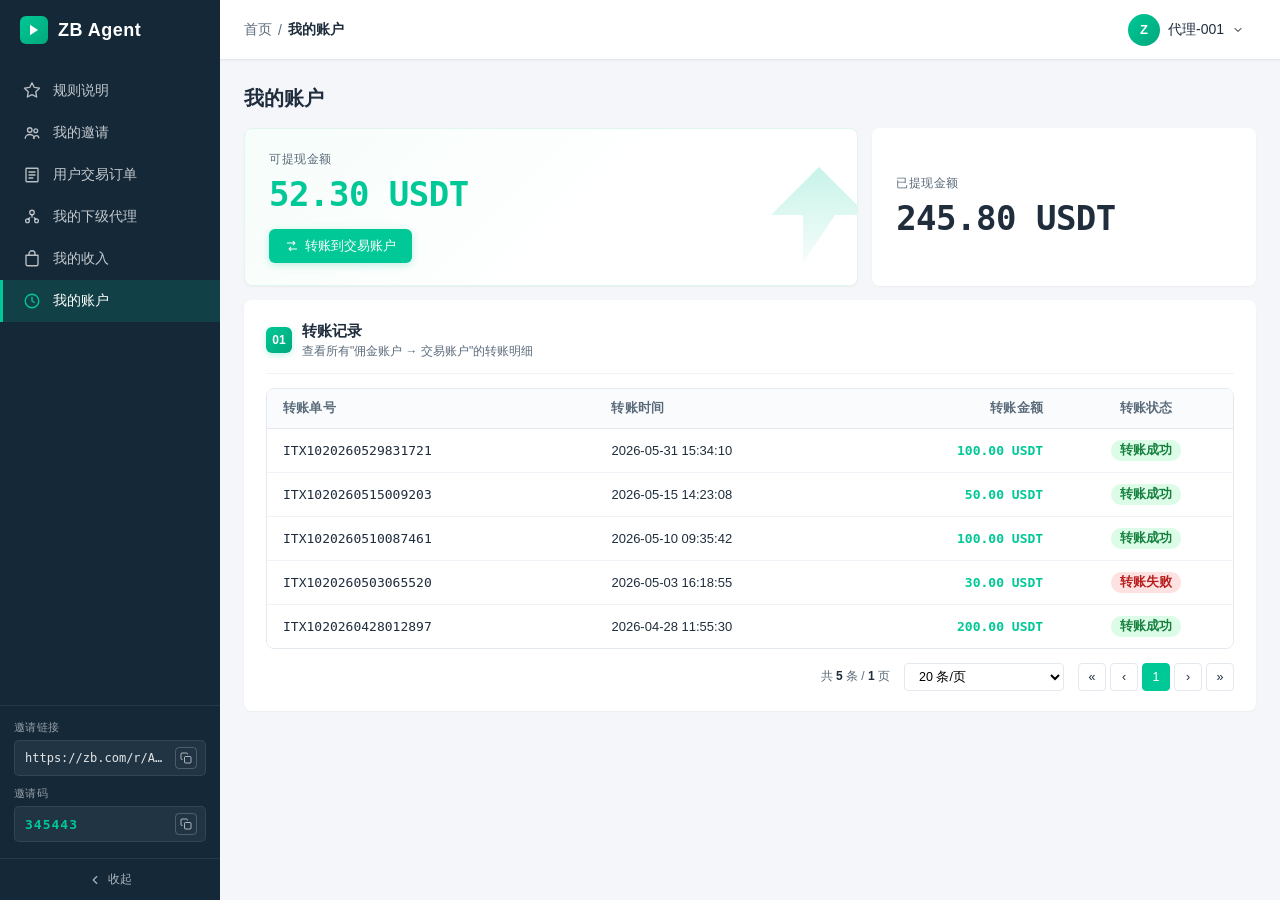
==== commit 0513878b: "Add files via upload" ====
--- a/account.html
+++ b/account.html
@@ -14,9 +14,10 @@
   <script src="assets/js/common.js?v=7"></script>
   <script>
     /* =================================================================
-       我的账户 · 按需求文档实现
-         上：可提现金额（带提币按钮） + 已提现金额
-         下：提币记录（提币单号 / 提币时间 / 提币金额 / 提币地址 / 提币状态）
+       我的账户
+         上：可提现金额（带"转账到交易账户"按钮） + 已提现金额
+         下：转账记录（转账单号 / 转账时间 / 转账金额 / 转账状态）
+         交互：点击按钮 → 二次确认弹窗 → 确认后立即到账
        ================================================================= */
 
     /* ============== Toast ============== */
@@ -31,72 +32,29 @@
     function fmtUSDT(v) {
       return Number(v).toLocaleString('en-US', { minimumFractionDigits: 2, maximumFractionDigits: 2 }) + ' USDT';
     }
-    // 全站统一 USDT
-    const fmtUSD = fmtUSDT;
 
     /* ============== Mock 数据 ============== */
     const ACCOUNT = {
-      withdrawable: 52.30,   // 可提币 USDT
-      withdrawn: 245.80,
-      addresses: {},         // 已绑定的提币地址：{ TRC20: 'Txxx...', ERC20: '0x...', BEP20: '0x...' }
+      withdrawable: 52.30,   // 可转账到交易账户的佣金余额（USDT）
+      withdrawn:    245.80,  // 历史已转账（=已从佣金账户转出）的累计
     };
 
-    // 不同链的手续费 + 最小提币量
-    const NETWORK_FEES = {
-      'TRC20': { fee: 1,  min: 10, label: 'USDT-TRC20' },
-      'ERC20': { fee: 8,  min: 30, label: 'USDT-ERC20' },
-      'BEP20': { fee: 1,  min: 10, label: 'USDT-BEP20' },
-    };
-
-    /* ============== 用户手机（mock，实际从用户中心拿）============== */
-    const USER_PHONE = {
-      country: '+86',
-      number: '13812345678',
-      masked: '138****5678',
-    };
-
-    /* ============== 提币地址持久化 ============== */
-    const ADDR_KEY = 'zb_wd_addresses_v1';
-    function loadAddresses() {
-      try {
-        const d = JSON.parse(localStorage.getItem(ADDR_KEY));
-        if (d && typeof d === 'object') return d;
-      } catch (e) {}
-      return {};
-    }
-    function saveAddresses(addrs) {
-      try { localStorage.setItem(ADDR_KEY, JSON.stringify(addrs)); } catch (e) {}
-    }
-    ACCOUNT.addresses = loadAddresses();
-
-    /* ============== Mock：提币记录（按需求文档字段） ============== */
-    // 字段：提币单号 / 提币时间 / 提币金额 / 提币地址 / 提币状态
-    // 状态枚举：提币成功 / 提币失败 / 提币撤销 / 提币审核中
+    // 转账记录：内部转账无需地址，状态只有 成功 / 失败
     const TRANSFER_RECORDS = [
-      { orderNo: 'ITX1020260529831721', time: '2026-05-31 15:34:10', amount: 100.00, address: 'ASDASDASD43534532453FSDFS',        status: '提币成功'   },
-      { orderNo: 'WD20260515001',       time: '2026-05-15 14:23:08', amount:  50.00, address: 'TVj7nQ8xKp2sR3wY5gH9aF6cM4nB1zL8pE', status: '提币成功'   },
-      { orderNo: 'WD20260510007',       time: '2026-05-10 09:35:42', amount: 100.00, address: 'TVj7nQ8xKp2sR3wY5gH9aF6cM4nB1zL8pE', status: '提币成功'   },
-      { orderNo: 'WD20260503009',       time: '2026-05-03 16:18:55', amount:  30.00, address: '0xA1b2C3d4E5f6789012345678901234567890aBcD', status: '提币失败'   },
-      { orderNo: 'WD20260428002',       time: '2026-04-28 11:55:30', amount: 200.00, address: 'TVj7nQ8xKp2sR3wY5gH9aF6cM4nB1zL8pE', status: '提币撤销'   },
-      { orderNo: 'WD20260420015',       time: '2026-04-20 22:30:11', amount:  20.00, address: 'TVj7nQ8xKp2sR3wY5gH9aF6cM4nB1zL8pE', status: '提币审核中' },
+      { orderNo: 'ITX1020260529831721', time: '2026-05-31 15:34:10', amount: 100.00, status: '转账成功' },
+      { orderNo: 'ITX1020260515009203', time: '2026-05-15 14:23:08', amount:  50.00, status: '转账成功' },
+      { orderNo: 'ITX1020260510087461', time: '2026-05-10 09:35:42', amount: 100.00, status: '转账成功' },
+      { orderNo: 'ITX1020260503065520', time: '2026-05-03 16:18:55', amount:  30.00, status: '转账失败' },
+      { orderNo: 'ITX1020260428012897', time: '2026-04-28 11:55:30', amount: 200.00, status: '转账成功' },
     ];
 
-    /* 提币状态 tag */
+    /* ============== 状态 tag ============== */
     function resultTag(result) {
       const map = {
-        '提币成功':   'st-success',
-        '提币失败':   'st-fail',
-        '提币撤销':   'st-cancel',
-        '提币审核中': 'st-pending',
+        '转账成功': 'st-success',
+        '转账失败': 'st-fail',
       };
       return `<span class="st-tag ${map[result] || ''}">${result}</span>`;
-    }
-
-    /* 提币地址：截断显示（开头 8 + 末尾 6），title 显示完整地址 */
-    function shortAddr(addr) {
-      if (!addr) return '<span class="muted">—</span>';
-      if (addr.length <= 16) return `<span class="addr-text" title="${addr}">${addr}</span>`;
-      return `<span class="addr-text" title="${addr}">${addr.slice(0, 8)}…${addr.slice(-6)}</span>`;
     }
 
     /* ============== 主框架 ============== */
@@ -122,14 +80,15 @@
 
           <div class="bal-inner">
             <div class="bal-label">可提现金额</div>
-            <div class="bal-num bal-num-primary">${fmtUSDT(ACCOUNT.withdrawable)}</div>
+            <div class="bal-num bal-num-primary" id="balWithdrawable">${fmtUSDT(ACCOUNT.withdrawable)}</div>
             <div class="bal-actions">
-              <button class="btn-bal-primary" id="btnWithdraw">
+              <button class="btn-bal-primary" id="btnTransfer">
                 <svg viewBox="0 0 24 24" width="14" height="14" fill="none">
-                  <circle cx="12" cy="12" r="9" stroke="currentColor" stroke-width="1.8"/>
-                  <path d="M12 6v12 M8 10l4-4 4 4" stroke="currentColor" stroke-width="1.8" stroke-linecap="round" stroke-linejoin="round" transform="rotate(180 12 12)"/>
+                  <path d="M4 7h13M14 4l3 3-3 3 M20 17H7m3 3l-3-3 3-3"
+                        stroke="currentColor" stroke-width="1.8"
+                        stroke-linecap="round" stroke-linejoin="round"/>
                 </svg>
-                提币 (USDT)
+                转账到交易账户
               </button>
             </div>
           </div>
@@ -139,205 +98,81 @@
         <div class="bal-card">
           <div class="bal-inner">
             <div class="bal-label">已提现金额</div>
-            <div class="bal-num bal-num-muted">${fmtUSDT(ACCOUNT.withdrawn)}</div>
+            <div class="bal-num bal-num-muted" id="balWithdrawn">${fmtUSDT(ACCOUNT.withdrawn)}</div>
           </div>
         </div>
       </div>
 
-      <!-- 提币记录 -->
+      <!-- 转账记录 -->
       <div class="card sec-card record-card">
         <div class="sec-head">
           <span class="sec-num">01</span>
           <div class="sec-text">
-            <h3 class="sec-title">提币记录</h3>
-            <p class="sec-sub">查看所有提币申请与结果</p>
+            <h3 class="sec-title">转账记录</h3>
+            <p class="sec-sub">查看所有"佣金账户 → 交易账户"的转账明细</p>
           </div>
         </div>
 
         <div class="table-wrap">
           <table class="data-table biz-table">
             <colgroup>
+              <col style="width:34%">
+              <col style="width:26%">
               <col style="width:22%">
               <col style="width:18%">
-              <col style="width:14%">
-              <col style="width:30%">
-              <col style="width:16%">
             </colgroup>
             <thead>
               <tr>
-                <th>提币单号</th>
-                <th>提币时间</th>
-                <th class="text-right">提币金额</th>
-                <th>提币地址</th>
-                <th class="text-center">提币状态</th>
+                <th>转账单号</th>
+                <th>转账时间</th>
+                <th class="text-right">转账金额</th>
+                <th class="text-center">转账状态</th>
               </tr>
             </thead>
-            <tbody>
-              ${TRANSFER_RECORDS.length ? TRANSFER_RECORDS.map((r) => `
-                <tr>
-                  <td class="mono">${r.orderNo}</td>
-                  <td class="muted">${r.time}</td>
-                  <td class="text-right num strong">${fmtUSDT(r.amount)}</td>
-                  <td>${shortAddr(r.address)}</td>
-                  <td class="text-center">${resultTag(r.status)}</td>
-                </tr>
-              `).join('') : emptyRow(5)}
+            <tbody id="recordsTbody">
+              ${renderRecords()}
             </tbody>
           </table>
         </div>
         ${pagination(TRANSFER_RECORDS.length)}
       </div>
 
-      <!-- 提币弹窗（按截图重做） -->
-      <div class="modal" id="withdrawModal">
-        <div class="modal-mask" data-act="close-wd"></div>
-        <div class="modal-body wd-modal">
-          <button class="wd-close" data-act="close-wd">✕</button>
-
-          <!-- 标题 -->
-          <div class="wd-title">
-            <svg viewBox="0 0 40 14" class="wd-wave"><path d="M2 7 Q 7 2, 12 7 T 22 7 T 32 7 T 38 7" stroke="currentColor" stroke-width="1.5" fill="none" stroke-linecap="round"/></svg>
-            <span>提币</span>
-            <svg viewBox="0 0 40 14" class="wd-wave"><path d="M2 7 Q 7 2, 12 7 T 22 7 T 32 7 T 38 7" stroke="currentColor" stroke-width="1.5" fill="none" stroke-linecap="round"/></svg>
-          </div>
-
-          <!-- 表单 -->
-          <div class="wd-form">
-            <div class="wd-row-2">
-              <div class="form-line">
-                <label>提币币种</label>
-                <select id="wdCurrency">
-                  <option>USDT</option>
-                </select>
-              </div>
-              <div class="form-line">
-                <label>提币网络</label>
-                <select id="wdNetwork">
-                  <option value="TRC20">TRC20</option>
-                  <option value="ERC20">ERC20</option>
-                  <option value="BEP20">BEP20</option>
-                </select>
-              </div>
-            </div>
-
-            <div class="form-line">
-              <div class="label-with-tip">
-                <label>提币金额（USDT）</label>
-                <span class="amt-tip">可提币数量 <b id="wdAvailable">${fmtUSDT(ACCOUNT.withdrawable)}</b></span>
-              </div>
-              <div class="amount-row">
-                <input type="text" id="wdAmount" inputmode="decimal" placeholder="请输入提币金额" />
-                <button type="button" class="btn-max" id="btnMaxAmount">全部</button>
-              </div>
-            </div>
-
-            <!-- 提币地址（未绑定显示去绑定）-->
-            <div class="wd-addr-row">
-              <span class="wd-addr-label">提币地址</span>
-              <div class="wd-addr-value" id="wdAddrValue"></div>
-            </div>
-
-            <div class="wd-divider"></div>
-
-            <!-- 费用明细 -->
-            <div class="wd-summary">
-              <div class="wd-sum-line">
-                <span>手续费</span>
-                <span id="wdFee">0.00 USDT</span>
-              </div>
-              <div class="wd-sum-line">
-                <span>限制</span>
-                <span id="wdLimit" class="muted">(每日最多 5 次)</span>
-              </div>
-              <div class="wd-sum-line wd-sum-final">
-                <span>预计到账</span>
-                <b id="wdReceive">0.00 USDT</b>
-              </div>
-            </div>
-
-            <div class="wd-min-tip">
-              · 单笔操作最低提币金额为 <b id="wdMinTip">10.00 USDT</b>
-            </div>
-          </div>
-
-          <!-- 底部 -->
-          <div class="wd-foot">
-            <div class="wd-foot-amount">
-              <div class="wd-foot-num"><span id="wdFootNum">0.00</span> USDT</div>
-              <div class="wd-foot-eq" id="wdFootEq">= 0 USDT</div>
-            </div>
-            <button class="wd-submit" id="btnSubmitWd">提交</button>
-          </div>
-        </div>
-      </div>
-
-      <!-- 绑定提币地址 子弹窗（双步骤向导） -->
-      <div class="modal" id="addrModal">
-        <div class="modal-mask" data-act="close-addr"></div>
-        <div class="modal-body addr-modal">
+      <!-- 二次确认弹窗：转账到交易账户 -->
+      <div class="modal" id="confirmModal">
+        <div class="modal-mask" data-act="close-confirm"></div>
+        <div class="modal-body confirm-modal">
           <div class="modal-head">
-            <h3>绑定提币地址</h3>
-            <button class="modal-close" data-act="close-addr">✕</button>
-          </div>
-
-          <!-- 步骤指示器 -->
-          <div class="step-indicator">
-            <div class="step active" data-step="1">
-              <span class="step-num">1</span>
-              <span class="step-text">短信验证码</span>
-            </div>
-            <span class="step-arrow">»</span>
-            <div class="step" data-step="2">
-              <span class="step-num">2</span>
-              <span class="step-text">绑定提币地址</span>
-            </div>
-          </div>
-
-          <!-- Step 1: 短信验证 -->
-          <div class="step-pane" id="stepPane1">
-            <div class="form-line">
-              <label>手机号</label>
-              <div class="phone-input-row">
-                <input type="text" class="phone-code" value="${USER_PHONE.country}" readonly />
-                <input type="text" class="phone-num" value="${USER_PHONE.masked}" readonly />
-              </div>
-            </div>
-
-            <div class="form-line">
-              <label>短信验证码 <span class="required">*</span></label>
-              <div class="sms-code-row">
-                <input type="text" id="smsCode" placeholder="请输入 6 位验证码" maxlength="6" inputmode="numeric" />
-                <button type="button" class="btn-sms" id="btnSendSms">发送</button>
-              </div>
-              <div class="form-error" id="smsError" style="display:none">请输入验证码</div>
-            </div>
-
-            <button class="btn-step-next" id="btnNextStep">下一步</button>
-          </div>
-
-          <!-- Step 2: 绑定地址 -->
-          <div class="step-pane" id="stepPane2" style="display:none">
-            <input type="hidden" id="addrNetwork" />
-            <div class="modal-content">
-              <div class="form-line">
-                <label>提币地址 <span class="required">*</span></label>
-                <input type="text" id="addrInput" placeholder="请粘贴您的 USDT 收款地址" />
-              </div>
-              <div class="risk-tip">
-                <svg viewBox="0 0 24 24" width="14" height="14" fill="none">
-                  <path d="M10.29 3.86L1.82 18a2 2 0 0 0 1.71 3h16.94a2 2 0 0 0 1.71-3L13.71 3.86a2 2 0 0 0-3.42 0z M12 9v4 M12 17h.01" stroke="currentColor" stroke-width="1.8" stroke-linecap="round" stroke-linejoin="round"/>
-                </svg>
-                <span>请仔细核对地址，<b>地址错误将导致资产永久丢失</b></span>
-              </div>
-            </div>
-            <div class="modal-foot">
-              <button class="btn-outline" id="btnBackStep">上一步</button>
-              <button class="btn-primary" id="btnSaveAddr">保存</button>
-            </div>
+            <h3>转账到交易账户</h3>
+            <button class="modal-close" data-act="close-confirm">✕</button>
+          </div>
+          <div class="modal-content">
+            <p class="confirm-tip">
+              您将把可提现金额
+              <b class="confirm-amt" id="confirmAmt">${fmtUSDT(ACCOUNT.withdrawable)}</b>
+              <span>全额转账到您的<b>交易账户</b>，转账后立即到账，可在交易账户进行交易或提现操作。</span>
+            </p>
+            <p class="confirm-note">提示：本次操作不可撤销，请确认是否继续。</p>
+          </div>
+          <div class="modal-foot">
+            <button class="btn-outline" data-act="close-confirm">取消</button>
+            <button class="btn-primary" id="btnConfirmTransfer">确认转账</button>
           </div>
         </div>
       </div>
     `;
+
+    /* ============== 表格行渲染 ============== */
+    function renderRecords() {
+      if (!TRANSFER_RECORDS.length) return emptyRow(4);
+      return TRANSFER_RECORDS.map((r) => `
+        <tr>
+          <td class="mono">${r.orderNo}</td>
+          <td class="muted">${r.time}</td>
+          <td class="text-right num strong">${fmtUSDT(r.amount)}</td>
+          <td class="text-center">${resultTag(r.status)}</td>
+        </tr>
+      `).join('');
+    }
 
     /* ============== 公用：空态 / 分页 ============== */
     function emptyRow(cols) {
@@ -385,224 +220,68 @@
     }
 
     /* ============== 弹窗工具 ============== */
-    function openModal(id) {
-      document.getElementById(id).classList.add('show');
-    }
-    function closeModal(id) {
-      document.getElementById(id).classList.remove('show');
-    }
-
-    /* ============== 地址校验（按网络）============== */
-    function validateAddress(network, addr) {
-      if (!addr) return false;
-      if (network === 'TRC20') return /^T[A-Za-z0-9]{33}$/.test(addr);
-      if (network === 'ERC20') return /^0x[a-fA-F0-9]{40}$/.test(addr);
-      if (network === 'BEP20') return /^0x[a-fA-F0-9]{40}$/.test(addr);
-      return false;
-    }
-
-    /* ============== 提币地址行渲染 ============== */
-    function renderAddrCell() {
-      const net = document.getElementById('wdNetwork').value;
-      const addr = ACCOUNT.addresses[net];
-      const el = document.getElementById('wdAddrValue');
-      if (addr) {
-        el.innerHTML = `
-          <span class="wd-addr-text" title="${addr}">${addr.slice(0, 6)}…${addr.slice(-6)}</span>
-          <button class="btn-bind-link" data-act="open-addr">更换</button>
-        `;
-      } else {
-        el.innerHTML = `
-          <span class="wd-addr-empty">未绑定</span>
-          <button class="btn-bind-link primary" data-act="open-addr">去绑定</button>
-        `;
-      }
-      // 绑定按钮事件
-      el.querySelector('[data-act="open-addr"]').addEventListener('click', openAddrModal);
-    }
-
-    /* ============== 实时刷新金额明细 ============== */
-    function refreshSummary() {
-      const net = document.getElementById('wdNetwork').value;
-      const amtStr = document.getElementById('wdAmount').value;
-      const amt = parseFloat(amtStr) || 0;
-      const fee = NETWORK_FEES[net].fee;
-      const min = NETWORK_FEES[net].min;
-      const receive = Math.max(0, amt - fee);
-
-      document.getElementById('wdFee').textContent     = fmtUSDT(fee);
-      document.getElementById('wdReceive').textContent = fmtUSDT(receive);
-      document.getElementById('wdMinTip').textContent  = fmtUSDT(min);
-      document.getElementById('wdFootNum').textContent = amt.toFixed(2);
-      document.getElementById('wdFootEq').textContent  = `= ${receive.toFixed(2)} USDT 实际到账`;
-    }
-
-    /* ============== 重置提币表单 ============== */
-    function resetWdForm() {
-      document.getElementById('wdAmount').value = '';
-      document.getElementById('wdNetwork').value = 'TRC20';
-      renderAddrCell();
-      refreshSummary();
-    }
-
-    /* ============== 打开 / 保存 绑定地址（双步骤向导） ============== */
-    function openAddrModal() {
-      const net = document.getElementById('wdNetwork').value;
-      document.getElementById('addrNetwork').value = net;
-      const existing = ACCOUNT.addresses[net] || '';
-      document.getElementById('addrInput').value = existing;
-      // 重置到 Step 1
-      showStep(1);
-      document.getElementById('smsCode').value = '';
-      document.getElementById('smsError').style.display = 'none';
-      resetSmsBtn();
-      openModal('addrModal');
-    }
-
-    function showStep(n) {
-      document.querySelectorAll('#addrModal .step').forEach((el) => {
-        el.classList.toggle('active', parseInt(el.dataset.step, 10) === n);
-        el.classList.toggle('done', parseInt(el.dataset.step, 10) < n);
+    function openModal(id)  { document.getElementById(id).classList.add('show'); }
+    function closeModal(id) { document.getElementById(id).classList.remove('show'); }
+
+    /* ============== 生成转账单号（前缀 ITX + 时间戳后 13 位） ============== */
+    function genOrderNo() {
+      const ts = String(Date.now());
+      return 'ITX' + ts;
+    }
+    function nowStr() {
+      const d = new Date();
+      const pad = (n) => String(n).padStart(2, '0');
+      return `${d.getFullYear()}-${pad(d.getMonth() + 1)}-${pad(d.getDate())} ${pad(d.getHours())}:${pad(d.getMinutes())}:${pad(d.getSeconds())}`;
+    }
+
+    window.onPageReady = function () {
+      const btnTransfer = document.getElementById('btnTransfer');
+
+      // 点击"转账到交易账户" → 打开二次确认（如果可提现为 0，给提示）
+      btnTransfer.addEventListener('click', () => {
+        if (ACCOUNT.withdrawable <= 0) {
+          return toast('可提现金额为 0，无需转账', 'danger');
+        }
+        // 同步当前金额到弹窗内
+        document.getElementById('confirmAmt').textContent = fmtUSDT(ACCOUNT.withdrawable);
+        openModal('confirmModal');
       });
-      document.getElementById('stepPane1').style.display = n === 1 ? 'block' : 'none';
-      document.getElementById('stepPane2').style.display = n === 2 ? 'block' : 'none';
-    }
-
-    /* —— 短信验证码倒计时 —— */
-    let smsTimer = null;
-    function startSmsCountdown() {
-      const btn = document.getElementById('btnSendSms');
-      let left = 60;
-      btn.disabled = true;
-      btn.classList.add('disabled');
-      btn.textContent = `${left}s`;
-      smsTimer = setInterval(() => {
-        left--;
-        if (left <= 0) {
-          resetSmsBtn();
-        } else {
-          btn.textContent = `${left}s`;
+
+      // 关闭按钮（× / 取消 / 蒙层）
+      document.querySelectorAll('[data-act="close-confirm"]').forEach((el) => {
+        el.addEventListener('click', () => closeModal('confirmModal'));
+      });
+
+      // 确认转账：模拟成功 → 余额清零 → 已提现累加 → 列表插入一条新记录 → toast
+      document.getElementById('btnConfirmTransfer').addEventListener('click', () => {
+        const amt = ACCOUNT.withdrawable;
+        if (amt <= 0) {
+          closeModal('confirmModal');
+          return toast('可提现金额为 0，无需转账', 'danger');
         }
-      }, 1000);
-    }
-    function resetSmsBtn() {
-      if (smsTimer) { clearInterval(smsTimer); smsTimer = null; }
-      const btn = document.getElementById('btnSendSms');
-      if (btn) {
-        btn.disabled = false;
-        btn.classList.remove('disabled');
-        btn.textContent = '发送';
-      }
-    }
-
-    window.onPageReady = function () {
-      // 提币按钮 → 直接打开提币弹窗（地址未绑在弹窗内显示"未绑定 [去绑定]"）
-      document.getElementById('btnWithdraw').addEventListener('click', () => {
-        openModal('withdrawModal');
-        renderAddrCell();
-        refreshSummary();
+
+        // 更新账户余额（仅前端模拟）
+        ACCOUNT.withdrawn   += amt;
+        ACCOUNT.withdrawable = 0;
+
+        // 插入一条新记录到顶部
+        TRANSFER_RECORDS.unshift({
+          orderNo: genOrderNo(),
+          time:    nowStr(),
+          amount:  amt,
+          status:  '转账成功',
+        });
+
+        // 刷新展示
+        document.getElementById('balWithdrawable').textContent = fmtUSDT(ACCOUNT.withdrawable);
+        document.getElementById('balWithdrawn').textContent    = fmtUSDT(ACCOUNT.withdrawn);
+        document.getElementById('recordsTbody').innerHTML      = renderRecords();
+
+        closeModal('confirmModal');
+        toast(`已成功转账 ${fmtUSDT(amt)} 到交易账户`, 'success');
       });
 
-      // 弹窗关闭
-      document.querySelectorAll('[data-act="close-wd"]').forEach((el) => {
-        el.addEventListener('click', () => {
-          closeModal('withdrawModal');
-          resetWdForm();
-        });
-      });
-      document.querySelectorAll('[data-act="close-addr"]').forEach((el) => {
-        el.addEventListener('click', () => closeModal('addrModal'));
-      });
-
-      // 切换网络 → 刷新手续费 + 地址显示
-      document.getElementById('wdNetwork').addEventListener('change', () => {
-        renderAddrCell();
-        refreshSummary();
-      });
-
-      // 金额输入
-      const wdAmount = document.getElementById('wdAmount');
-      wdAmount.addEventListener('input', () => {
-        wdAmount.value = wdAmount.value
-          .replace(/[^\d.]/g, '')
-          .replace(/(\..*)\./g, '$1')
-          .replace(/^(\d+)(\.\d{0,8}).*$/, '$1$2');
-        refreshSummary();
-      });
-
-      // 全部
-      document.getElementById('btnMaxAmount').addEventListener('click', () => {
-        wdAmount.value = ACCOUNT.withdrawable.toFixed(2);
-        refreshSummary();
-      });
-
-      // 发送短信验证码
-      document.getElementById('btnSendSms').addEventListener('click', () => {
-        toast(`验证码已发送至 ${USER_PHONE.masked}`, 'success');
-        startSmsCountdown();
-      });
-
-      // 验证码输入：只允许数字 + 清错误提示
-      const smsCodeInput = document.getElementById('smsCode');
-      smsCodeInput.addEventListener('input', () => {
-        smsCodeInput.value = smsCodeInput.value.replace(/\D/g, '').slice(0, 6);
-        document.getElementById('smsError').style.display = 'none';
-      });
-
-      // 下一步：校验验证码 → 进入 Step 2
-      document.getElementById('btnNextStep').addEventListener('click', () => {
-        const code = smsCodeInput.value.trim();
-        if (!code) {
-          document.getElementById('smsError').style.display = 'block';
-          smsCodeInput.focus();
-          return;
-        }
-        if (!/^\d{6}$/.test(code)) {
-          return toast('请输入 6 位数字验证码', 'danger');
-        }
-        // 通过校验，进入 Step 2
-        showStep(2);
-      });
-
-      // 上一步
-      document.getElementById('btnBackStep').addEventListener('click', () => {
-        showStep(1);
-      });
-
-      // 保存地址
-      document.getElementById('btnSaveAddr').addEventListener('click', () => {
-        const net = document.getElementById('addrNetwork').value;
-        const addr = document.getElementById('addrInput').value.trim();
-        if (!addr) return toast('请填写提币地址', 'danger');
-        if (!validateAddress(net, addr)) {
-          return toast(`${net} 地址格式不正确`, 'danger');
-        }
-        ACCOUNT.addresses[net] = addr;
-        saveAddresses(ACCOUNT.addresses);
-        closeModal('addrModal');
-        renderAddrCell();
-        toast(`已绑定 ${net} 提币地址`, 'success');
-      });
-
-      // 提交提币
-      document.getElementById('btnSubmitWd').addEventListener('click', () => {
-        const network = document.getElementById('wdNetwork').value;
-        const addr    = ACCOUNT.addresses[network];
-        const amt     = parseFloat(document.getElementById('wdAmount').value) || 0;
-        const cfg     = NETWORK_FEES[network];
-
-        if (!addr) return toast('请先绑定提币地址', 'danger');
-        if (amt <= 0) return toast('请输入提币数量', 'danger');
-        if (amt < cfg.min) return toast(`最小提币数量为 ${cfg.min} USDT`, 'danger');
-        if (amt > ACCOUNT.withdrawable) return toast('提币数量超过可提币余额', 'danger');
-        if (amt <= cfg.fee) return toast('提币数量需大于手续费', 'danger');
-
-        closeModal('withdrawModal');
-        resetWdForm();
-        toast(`提币申请已提交（${fmtUSDT(amt)} 到 ${addr.slice(0,6)}…${addr.slice(-4)}），等待审核`, 'success');
-      });
-
-      // 分页
+      // 分页（占位）
       document.querySelectorAll('.page-btn').forEach((b) => {
         b.addEventListener('click', () => {
           if (b.classList.contains('active')) return;
@@ -729,7 +408,7 @@
     }
     .num.strong { color: var(--color-primary); font-weight: var(--fw-semibold); }
 
-    /* 执行结果 tag */
+    /* 转账状态 tag —— 仅成功 / 失败 两种 */
     .st-tag {
       display: inline-block;
       padding: 2px 9px;
@@ -739,8 +418,6 @@
     }
     .st-success { background: #dcfce7; color: #15803d; }
     .st-fail    { background: #fee2e2; color: #b91c1c; }
-    .st-cancel  { background: #e5e7eb; color: #4b5563; }
-    .st-pending { background: #fef3c7; color: #b45309; }
 
     /* —— 空态 + 分页 —— */
     .empty-row td { padding: 0; border-bottom: none; }
@@ -807,392 +484,8 @@
       to   { opacity: 1; transform: translateY(0) scale(1); }
     }
 
-    /* —————————————————————————————————————— 提币弹窗（自带头/尾，无 modal-head/foot） */
-    .wd-modal {
-      width: 540px; max-width: 92vw;
-      overflow: hidden;
-      padding: 0;
-    }
-    .wd-close {
-      position: absolute; top: 14px; right: 14px;
-      width: 28px; height: 28px;
-      border: none; background: transparent;
-      cursor: pointer; border-radius: 4px;
-      color: rgba(255,255,255,0.85);
-      font-size: 16px;
-      z-index: 2;
-    }
-    .wd-close:hover { background: rgba(255,255,255,0.18); color: #fff; }
-
-    /* 标题（带绿色渐变背景 + 装饰波浪）*/
-    .wd-title {
-      position: relative;
-      padding: 26px 20px 20px;
-      background: linear-gradient(135deg, #00c896 0%, #00a87d 70%, #009470 100%);
-      color: #fff;
-      text-align: center;
-      display: flex; align-items: center; justify-content: center;
-      gap: 14px;
-      font-size: var(--fs-h2);
-      font-weight: var(--fw-bold);
-      letter-spacing: 4px;
-    }
-    .wd-wave {
-      width: 40px; height: 14px;
-      color: rgba(255,255,255,0.8);
-    }
-
-    /* 表单 */
-    .wd-form { padding: 20px 22px 4px; }
-    .wd-row-2 {
-      display: grid; grid-template-columns: 1fr 1fr; gap: 12px;
-      margin-bottom: 14px;
-    }
-    .form-line { display: flex; flex-direction: column; gap: 6px; margin-bottom: 14px; }
-    .form-line label {
-      font-size: var(--fs-body-sm);
-      color: var(--color-text);
-      font-weight: var(--fw-medium);
-    }
-    .required { color: var(--color-danger); margin-left: 2px; }
-    .form-line input,
-    .form-line select {
-      padding: 9px 12px;
-      font-size: var(--fs-body);
-      border: 1px solid var(--color-border);
-      border-radius: 6px;
-      transition: border-color 0.15s;
-      font-family: inherit;
-      background: #fff;
-    }
-    .form-line input:focus,
-    .form-line select:focus {
-      outline: none;
-      border-color: var(--color-primary);
-    }
-    .label-with-tip {
-      display: flex; justify-content: space-between; align-items: baseline;
-    }
-    .amt-tip {
-      font-size: var(--fs-meta);
-      color: var(--color-text-secondary);
-    }
-    .amt-tip b {
-      color: var(--color-primary);
-      font-family: ui-monospace, monospace;
-      font-weight: var(--fw-semibold);
-      margin-left: 4px;
-    }
-
-    /* 数量输入行 */
-    .amount-row {
-      position: relative;
-      display: flex; align-items: center; gap: 8px;
-    }
-    .amount-row input {
-      flex: 1;
-      font-family: ui-monospace, 'SF Mono', Consolas, monospace;
-      font-size: var(--fs-h3);
-      font-weight: var(--fw-semibold);
-    }
-    .btn-max {
-      padding: 0 14px;
-      height: 38px;
-      font-size: var(--fs-body-sm);
-      color: var(--color-primary);
-      background: #fff;
-      border: 1px solid var(--color-primary);
-      border-radius: 6px;
-      cursor: pointer;
-      transition: all 0.15s;
-      font-family: inherit;
-      font-weight: var(--fw-medium);
-      flex-shrink: 0;
-    }
-    .btn-max:hover { background: var(--color-primary); color: #fff; }
-
-    /* —— 提币地址行 —— */
-    .wd-addr-row {
-      display: flex; justify-content: space-between; align-items: center;
-      padding: 12px 14px;
-      background: #fafbfc;
-      border-radius: 6px;
-      margin-bottom: 14px;
-    }
-    .wd-addr-label {
-      font-size: var(--fs-body-sm);
-      color: var(--color-text);
-      font-weight: var(--fw-medium);
-    }
-    .wd-addr-value {
-      display: flex; align-items: center; gap: 10px;
-    }
-    .wd-addr-empty {
-      color: var(--color-text-muted);
-      font-size: var(--fs-body-sm);
-    }
-    .wd-addr-text {
-      font-family: ui-monospace, monospace;
-      font-size: var(--fs-body-sm);
-      color: var(--color-text);
-      max-width: 220px;
-      overflow: hidden;
-      text-overflow: ellipsis;
-    }
-    .btn-bind-link {
-      padding: 4px 12px;
-      font-size: var(--fs-body-sm);
-      background: #fff;
-      border: 1px solid var(--color-border);
-      color: var(--color-text-secondary);
-      border-radius: 4px;
-      cursor: pointer;
-      transition: all 0.15s;
-      font-family: inherit;
-      font-weight: var(--fw-medium);
-    }
-    .btn-bind-link:hover {
-      border-color: var(--color-primary);
-      color: var(--color-primary);
-    }
-    .btn-bind-link.primary {
-      background: var(--color-primary);
-      color: #fff;
-      border-color: var(--color-primary);
-    }
-    .btn-bind-link.primary:hover {
-      background: var(--color-primary-hover);
-      border-color: var(--color-primary-hover);
-    }
-
-    .wd-divider {
-      height: 1px;
-      background: var(--color-border);
-      margin: 6px 0 14px;
-    }
-
-    /* 费用明细 */
-    .wd-summary {
-      display: flex; flex-direction: column; gap: 10px;
-    }
-    .wd-sum-line {
-      display: flex; justify-content: space-between; align-items: center;
-      font-size: var(--fs-body-sm);
-      color: var(--color-text-secondary);
-    }
-    .wd-sum-line .muted { color: var(--color-text-muted); font-size: var(--fs-meta); }
-    .wd-sum-line span:last-child,
-    .wd-sum-line b {
-      font-family: ui-monospace, monospace;
-      color: var(--color-text);
-    }
-    .wd-sum-final b {
-      color: var(--color-primary);
-      font-weight: var(--fw-bold);
-      font-size: var(--fs-body);
-    }
-
-    .wd-min-tip {
-      font-size: var(--fs-meta);
-      color: var(--color-text-muted);
-      margin-top: 12px;
-      padding-bottom: 4px;
-    }
-    .wd-min-tip b {
-      color: var(--color-text);
-      font-family: ui-monospace, monospace;
-      margin-left: 2px;
-    }
-
-    /* 底部 */
-    .wd-foot {
-      display: flex; justify-content: space-between; align-items: center;
-      padding: 16px 22px;
-      background: #fafbfc;
-      border-top: 1px solid #f0f3f7;
-    }
-    .wd-foot-amount {
-      display: flex; flex-direction: column; gap: 2px;
-    }
-    .wd-foot-num {
-      font-size: 22px;
-      font-weight: var(--fw-bold);
-      color: var(--color-primary);
-      font-family: ui-monospace, monospace;
-      letter-spacing: -0.3px;
-    }
-    .wd-foot-eq {
-      font-size: var(--fs-meta);
-      color: var(--color-text-secondary);
-      font-family: ui-monospace, monospace;
-    }
-    .wd-submit {
-      padding: 10px 32px;
-      font-size: var(--fs-body);
-      font-weight: var(--fw-semibold);
-      color: #fff;
-      background: var(--color-primary);
-      border: none; border-radius: 6px;
-      cursor: pointer;
-      transition: all 0.2s;
-      font-family: inherit;
-      box-shadow: 0 4px 12px rgba(0,200,150,0.3);
-    }
-    .wd-submit:hover {
-      background: var(--color-primary-hover);
-      transform: translateY(-1px);
-      box-shadow: 0 6px 16px rgba(0,200,150,0.4);
-    }
-
-    /* —————————————————————————————————————— 绑定地址子弹窗（双步骤向导） */
-    .addr-modal { width: 480px; max-width: 92vw; }
-
-    /* 步骤指示器 */
-    .step-indicator {
-      display: flex; align-items: center; justify-content: center;
-      gap: 12px;
-      padding: 16px 20px 18px;
-      background: #fafbfc;
-      border-bottom: 1px solid #f0f3f7;
-    }
-    .step {
-      display: inline-flex; align-items: center; gap: 8px;
-      padding: 6px 14px;
-      border-radius: 999px;
-      background: transparent;
-      font-size: var(--fs-body);
-      color: var(--color-text-muted);
-      transition: all 0.2s;
-    }
-    .step .step-num {
-      width: 22px; height: 22px;
-      border-radius: 50%;
-      background: #e5e7eb;
-      color: #6b7280;
-      display: inline-flex; align-items: center; justify-content: center;
-      font-size: var(--fs-body-sm);
-      font-weight: var(--fw-bold);
-    }
-    .step.active {
-      background: rgba(0,200,150,0.1);
-      color: var(--color-primary);
-      font-weight: var(--fw-semibold);
-    }
-    .step.active .step-num,
-    .step.done .step-num {
-      background: var(--color-primary);
-      color: #fff;
-    }
-    .step.done { color: var(--color-text); }
-    .step-arrow {
-      color: var(--color-primary);
-      font-size: 18px;
-      font-weight: var(--fw-bold);
-    }
-
-    /* 步骤面板 */
-    .step-pane { padding: 18px 20px; }
-
-    /* 手机号行（国家码 + 号码 拼合）*/
-    .phone-input-row {
-      display: flex;
-      border: 1px solid var(--color-border);
-      border-radius: 6px;
-      overflow: hidden;
-      background: #fafbfc;
-    }
-    .phone-code {
-      width: 72px;
-      padding: 9px 10px;
-      border: none;
-      border-right: 1px solid var(--color-border);
-      background: #fff;
-      font-size: var(--fs-body);
-      color: var(--color-text);
-      text-align: center;
-      font-family: ui-monospace, monospace;
-      cursor: not-allowed;
-    }
-    .phone-num {
-      flex: 1;
-      padding: 9px 12px;
-      border: none;
-      background: transparent;
-      font-size: var(--fs-body);
-      color: var(--color-text);
-      font-family: ui-monospace, monospace;
-      cursor: not-allowed;
-    }
-
-    /* 验证码行 */
-    .sms-code-row { display: flex; gap: 8px; }
-    .sms-code-row input {
-      flex: 1;
-      padding: 9px 12px;
-      font-size: var(--fs-body);
-      border: 1px solid var(--color-border);
-      border-radius: 6px;
-      font-family: inherit;
-    }
-    .sms-code-row input:focus {
-      outline: none; border-color: var(--color-primary);
-    }
-    .btn-sms {
-      padding: 0 18px;
-      font-size: var(--fs-body-sm);
-      color: var(--color-primary);
-      background: #fff;
-      border: 1px solid var(--color-primary);
-      border-radius: 6px;
-      cursor: pointer;
-      white-space: nowrap;
-      transition: all 0.15s;
-      font-family: inherit;
-      font-weight: var(--fw-medium);
-    }
-    .btn-sms:hover { background: var(--color-primary); color: #fff; }
-    .btn-sms.disabled,
-    .btn-sms:disabled {
-      color: var(--color-text-muted);
-      border-color: var(--color-border);
-      cursor: not-allowed;
-      background: #fafbfc;
-    }
-    .btn-sms.disabled:hover,
-    .btn-sms:disabled:hover {
-      color: var(--color-text-muted);
-      background: #fafbfc;
-    }
-
-    /* 错误提示 */
-    .form-error {
-      margin-top: 4px;
-      font-size: var(--fs-meta);
-      color: var(--color-danger);
-    }
-    .sms-code-row input:invalid + .btn-sms { /* placeholder */ }
-
-    /* Step 1 下一步大按钮 */
-    .btn-step-next {
-      width: 100%;
-      padding: 10px;
-      margin-top: 8px;
-      font-size: var(--fs-body);
-      font-weight: var(--fw-semibold);
-      color: #fff;
-      background: var(--color-primary);
-      border: none;
-      border-radius: 6px;
-      cursor: pointer;
-      transition: all 0.2s;
-      font-family: inherit;
-      box-shadow: 0 4px 12px rgba(0,200,150,0.25);
-    }
-    .btn-step-next:hover {
-      background: var(--color-primary-hover);
-      transform: translateY(-1px);
-      box-shadow: 0 6px 16px rgba(0,200,150,0.35);
-    }
+    /* —— 二次确认弹窗 —— */
+    .confirm-modal { width: 460px; max-width: 92vw; }
 
     .modal-head {
       display: flex; justify-content: space-between; align-items: center;
@@ -1212,21 +505,21 @@
       font-size: 16px;
     }
     .modal-close:hover { background: #f0f3f7; color: var(--color-text); }
-    .modal-content { padding: 18px 20px; }
-
-    .modal-content .form-line input#addrInput {
+    .modal-content { padding: 20px 22px; }
+
+    .confirm-tip {
+      font-size: var(--fs-body);
+      color: var(--color-text);
+      line-height: 1.65;
+    }
+    .confirm-amt {
+      color: var(--color-primary);
+      font-weight: var(--fw-bold);
       font-family: ui-monospace, monospace;
-      font-size: var(--fs-body-sm);
-    }
-    .modal-content .form-line input#addrNetwork {
-      background: #fafbfc;
-      color: var(--color-text-secondary);
-      cursor: not-allowed;
-    }
-
-    /* 风险提示 */
-    .risk-tip {
-      display: flex; gap: 8px;
+      margin: 0 4px;
+    }
+    .confirm-note {
+      margin-top: 12px;
       padding: 10px 12px;
       background: #fff8e6;
       border: 1px solid #fde68a;
@@ -1235,15 +528,14 @@
       color: #92400e;
       line-height: 1.6;
     }
-    .risk-tip svg { color: #d97706; flex-shrink: 0; margin-top: 2px; }
-    .risk-tip b { color: var(--color-danger); }
-
-    /* 子弹窗底部 */
+
+    /* 弹窗底部按钮 */
     .modal-foot {
       padding: 12px 20px;
       display: flex; justify-content: flex-end; gap: 8px;
       border-top: 1px solid #f0f3f7;
       background: #fafbfc;
+      border-radius: 0 0 14px 14px;
     }
     .modal-foot .btn-outline,
     .modal-foot .btn-primary {
@@ -1271,23 +563,9 @@
     }
     .modal-foot .btn-primary:hover { background: var(--color-primary-hover); }
 
-    /* —— 提币地址（截断显示，hover 可看完整 title）—— */
-    .addr-text {
-      display: inline-block;
-      max-width: 100%;
-      font-family: ui-monospace, 'SF Mono', Consolas, monospace;
-      font-size: var(--fs-body-sm);
-      color: var(--color-text);
-      overflow: hidden;
-      text-overflow: ellipsis;
-      white-space: nowrap;
-      letter-spacing: 0.2px;
-    }
-
     /* —— 响应式 —— */
     @media (max-width: 900px) {
       .balance-row { grid-template-columns: 1fr; }
-      .modal-body-form { width: 90vw; }
     }
   </style>
 </body>
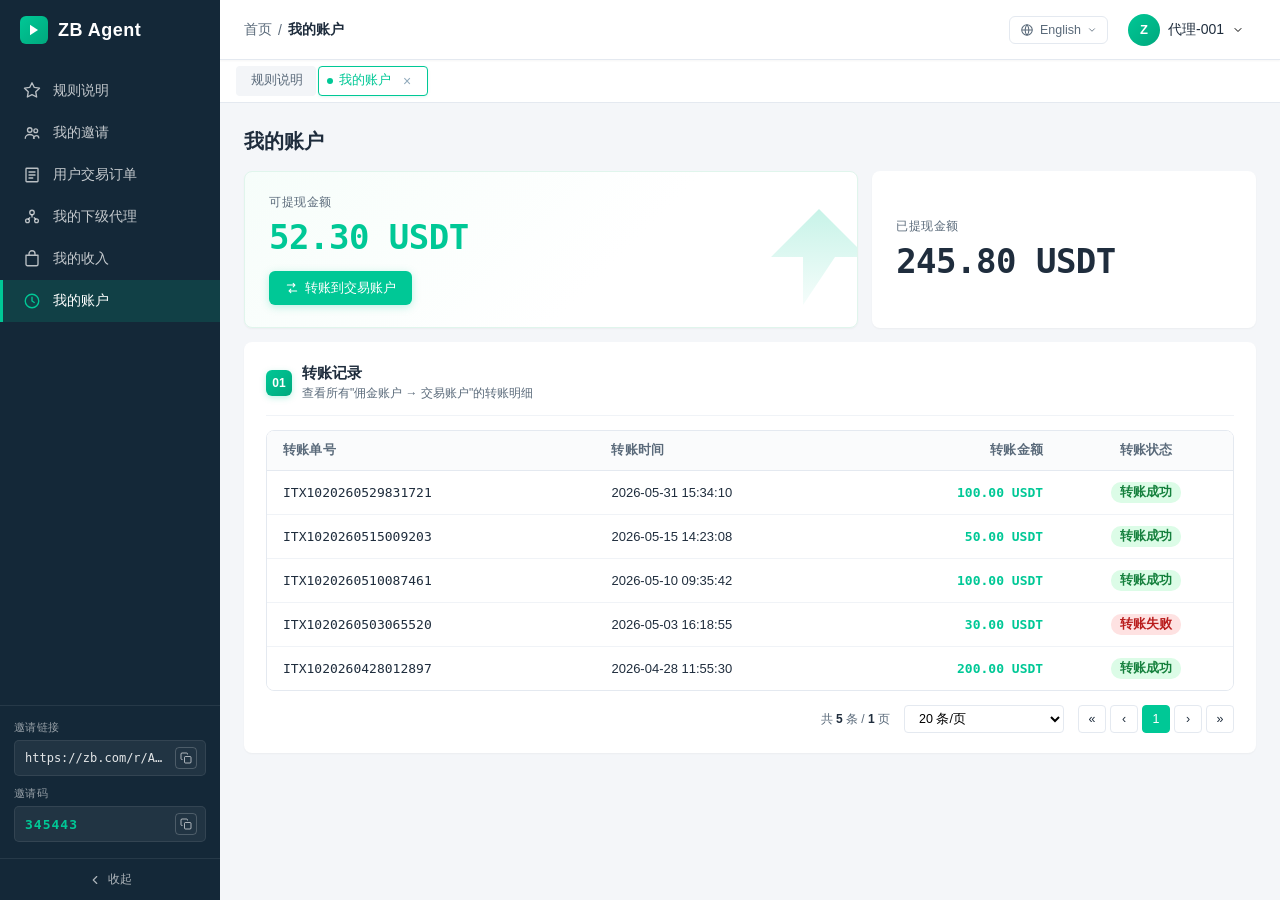
==== commit 41dca778: "Add files via upload" ====
--- a/account.html
+++ b/account.html
@@ -7,11 +7,11 @@
   <meta http-equiv="Pragma" content="no-cache">
   <meta http-equiv="Expires" content="0">
   <title>我的账户</title>
-  <link rel="stylesheet" href="assets/css/common.css?v=7">
+  <link rel="stylesheet" href="assets/css/common.css?v=8">
 </head>
 <body data-title="我的账户">
   <div id="app"></div>
-  <script src="assets/js/common.js?v=7"></script>
+  <script src="assets/js/common.js?v=8"></script>
   <script>
     /* =================================================================
        我的账户
--- a/assets/css/common.css
+++ b/assets/css/common.css
@@ -863,3 +863,163 @@
     display: none;
   }
 }
+
+/* ============================================================
+   多 Tab 页签导航
+   ============================================================ */
+.tab-bar-wrap {
+  /* 占位容器，便于动态 refresh */
+  background: #fff;
+  border-bottom: 1px solid var(--color-border);
+}
+.tab-bar {
+  display: flex;
+  align-items: center;
+  padding: 0 16px;
+  overflow-x: auto;
+  scrollbar-width: thin;
+}
+.tab-bar::-webkit-scrollbar {
+  height: 4px;
+}
+.tab-bar::-webkit-scrollbar-thumb {
+  background: #d4d8de;
+  border-radius: 2px;
+}
+.tab-list {
+  display: flex;
+  gap: 2px;
+  padding: 6px 0;
+}
+.tab {
+  display: inline-flex;
+  align-items: center;
+  gap: 6px;
+  padding: 5px 12px 5px 14px;
+  font-size: var(--fs-body-sm);
+  color: var(--color-text-secondary);
+  background: #f3f5f8;
+  border: 1px solid transparent;
+  border-radius: 4px;
+  text-decoration: none;
+  transition: all 0.12s;
+  white-space: nowrap;
+  cursor: pointer;
+}
+.tab:hover {
+  color: var(--color-primary);
+  background: #eaf7f2;
+}
+.tab.active {
+  color: var(--color-primary);
+  background: #fff;
+  border-color: var(--color-primary);
+  font-weight: var(--fw-medium);
+  box-shadow: 0 1px 3px rgba(0,200,150,0.12);
+  position: relative;
+}
+.tab.active::before {
+  content: "";
+  position: absolute;
+  left: 8px;
+  top: 50%;
+  transform: translateY(-50%);
+  width: 6px;
+  height: 6px;
+  background: var(--color-primary);
+  border-radius: 50%;
+}
+.tab.active {
+  padding-left: 20px;
+}
+.tab-name {
+  line-height: 1.4;
+}
+.tab-close {
+  display: inline-flex;
+  align-items: center;
+  justify-content: center;
+  width: 16px;
+  height: 16px;
+  border-radius: 50%;
+  font-size: 14px;
+  line-height: 1;
+  color: var(--color-text-muted);
+  margin-left: 2px;
+  cursor: pointer;
+  transition: all 0.12s;
+}
+.tab-close:hover {
+  background: rgba(220, 38, 38, 0.12);
+  color: #dc2626;
+}
+.tab-fixed .tab-close {
+  display: none;
+}
+
+/* ============================================================
+   多语言下拉
+   ============================================================ */
+.lang-dropdown {
+  position: relative;
+}
+.lang-trigger {
+  display: inline-flex;
+  align-items: center;
+  gap: 6px;
+  padding: 6px 10px;
+  font-size: var(--fs-body-sm);
+  color: var(--color-text-secondary);
+  background: transparent;
+  border: 1px solid var(--color-border);
+  border-radius: 6px;
+  cursor: pointer;
+  font-family: inherit;
+  transition: all 0.15s;
+}
+.lang-trigger:hover {
+  color: var(--color-primary);
+  border-color: var(--color-primary);
+}
+.lang-label {
+  font-weight: var(--fw-medium);
+}
+.lang-menu {
+  position: absolute;
+  top: calc(100% + 6px);
+  right: 0;
+  min-width: 160px;
+  background: #fff;
+  border: 1px solid var(--color-border);
+  border-radius: 6px;
+  box-shadow: 0 4px 16px rgba(0,0,0,0.08);
+  padding: 4px;
+  display: none;
+  z-index: 100;
+}
+.lang-menu.show {
+  display: block;
+}
+.lang-menu a {
+  display: flex;
+  align-items: center;
+  justify-content: space-between;
+  padding: 8px 12px;
+  font-size: var(--fs-body-sm);
+  color: var(--color-text);
+  text-decoration: none;
+  border-radius: 4px;
+  transition: background 0.12s;
+}
+.lang-menu a:hover {
+  background: #f3f5f8;
+}
+.lang-menu a.active {
+  color: var(--color-primary);
+  font-weight: var(--fw-medium);
+  background: #eaf7f2;
+}
+.lang-check {
+  color: var(--color-primary);
+  font-weight: bold;
+}
